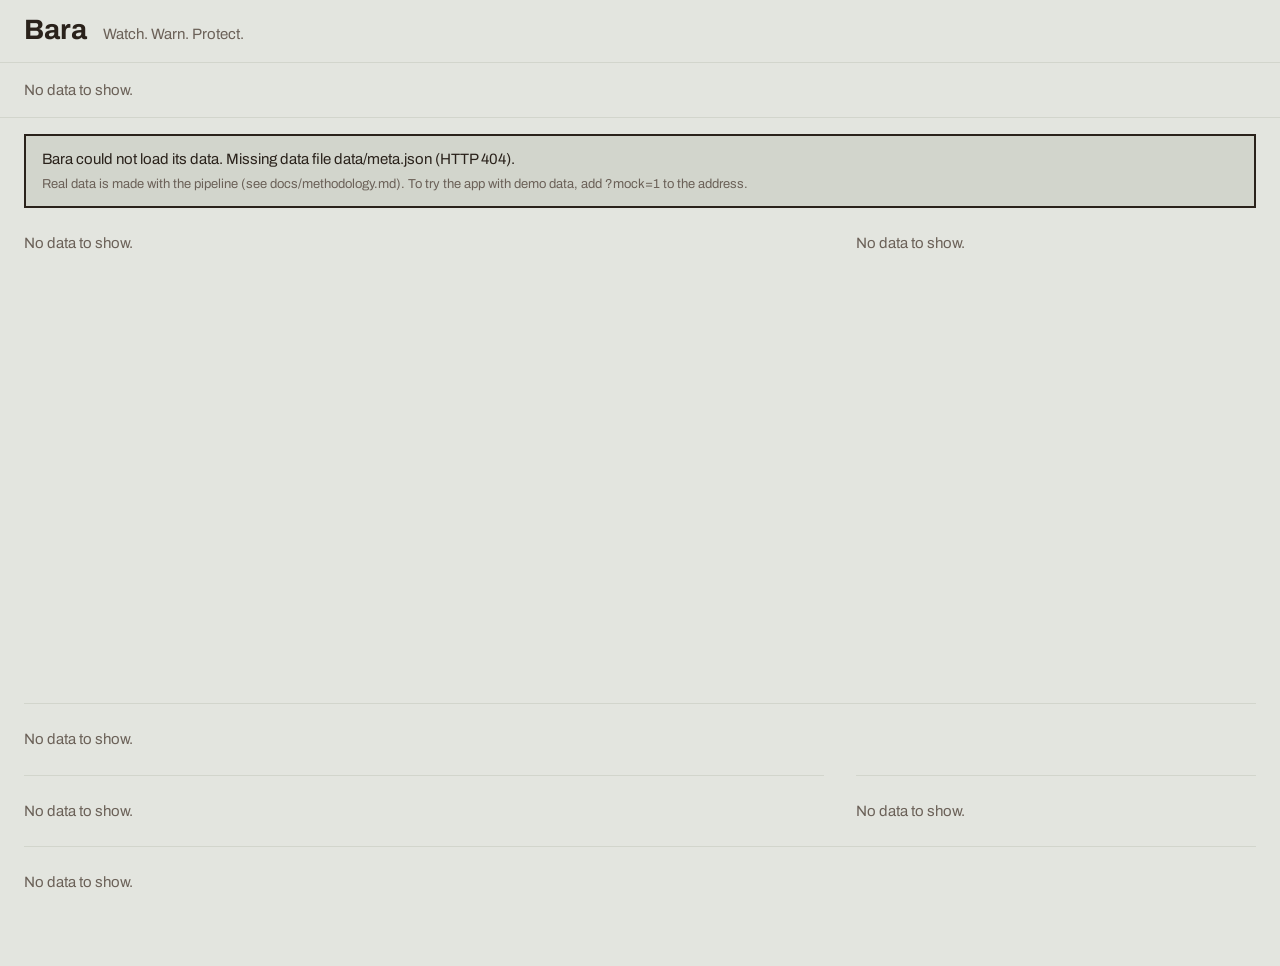
==== site/index.html @ 17b85007 "feat: add initial implementation of Bara hotspot calendar - Introduced meta.json for mock data cover" ====
<!doctype html>
<html lang="en">
<head>
  <meta charset="utf-8">
  <meta name="viewport" content="width=device-width, initial-scale=1">
  <title>Bara, Sarawak hotspot calendar</title>
  <meta name="description" content="Harmonized MODIS and VIIRS satellite hotspot calendar for Sarawak, built from NASA FIRMS. Watch. Warn. Protect.">

  <link rel="preconnect" href="https://fonts.googleapis.com">
  <link rel="preconnect" href="https://fonts.gstatic.com" crossorigin>
  <link rel="stylesheet" href="https://fonts.googleapis.com/css2?family=Archivo:wdth,wght@62..125,100..900&display=swap">

  <link rel="stylesheet" href="css/tokens.css">
  <link rel="stylesheet" href="css/app.css">

  <!-- Optional libraries for the map (B). Loaded only if a module imports them. -->
  <script type="importmap">
  {
    "imports": {
      "three": "https://cdn.jsdelivr.net/npm/three@0.170.0/build/three.module.js",
      "three/addons/": "https://cdn.jsdelivr.net/npm/three@0.170.0/examples/jsm/",
      "gsap": "https://cdn.jsdelivr.net/npm/gsap@3.12.5/index.js"
    }
  }
  </script>
  <script type="module" src="js/main.js"></script>
</head>
<body>
  <header class="site-header wrap">
    <div class="brand">
      <h1 class="wordmark">Bara</h1>
      <p class="slogan">Watch. Warn. Protect.</p>
    </div>
    <p id="mode-badge" class="mode-badge" role="status" hidden></p>
  </header>

  <section id="controls" class="controls-bar wrap" aria-label="Area and dates">
    <p class="panel-placeholder">Loading area and date controls.</p>
  </section>

  <div class="wrap">
    <div id="app-error" class="app-error" role="alert" hidden></div>

    <main class="layout">
      <section id="map" class="panel panel-map" aria-label="Map of observed hotspots">
        <p class="panel-placeholder">Loading the hotspot map.</p>
      </section>

      <section id="status" class="panel panel-status" aria-label="Selected month compared with normal" aria-live="polite">
        <p class="panel-placeholder">Loading the selected month.</p>
      </section>

      <section id="calendar" class="panel panel-calendar" aria-label="Hotspot calendar">
        <p class="panel-placeholder">Loading the calendar.</p>
      </section>

      <section id="proof" class="panel panel-proof" aria-label="Raw and harmonized sensor counts">
        <p class="panel-placeholder">Loading the sensor comparison.</p>
      </section>

      <section id="export" class="panel panel-export" aria-label="Download data">
        <p class="panel-placeholder">Loading downloads.</p>
      </section>

      <section id="about" class="panel panel-about" aria-label="About the data and method">
        <p class="panel-placeholder">Loading notes about the data.</p>
      </section>
    </main>
  </div>

  <noscript>
    <p class="wrap">Bara needs JavaScript to show the calendar, map and charts.</p>
  </noscript>
</body>
</html>
---- site/css/tokens.css ----
/* Bara design tokens: "seen through the haze". Owned by C (C1). Others read only. */

:root {
  /* Colours */
  --haze: #E3E5DF;        /* background and atmosphere */
  --haze-deep: #D2D5CC;   /* secondary surface, empty cells, separator lines */
  --peat: #2A221B;        /* primary text */
  --peat-soft: #6B6158;   /* secondary text, axis labels */
  --blackwater: #24474A;  /* actions and focus */
  --rain: #5C7F99;        /* optional rainfall only */

  /* Hotspot quantity bins only: light = few, dark = many */
  --fire-1: #F1E3B5;
  --fire-2: #EDC27A;
  --fire-3: #E3913F;
  --fire-4: #C9592A;
  --fire-5: #9B2F1C;
  --fire-6: #5E1A12;

  /* Spacing */
  --space-4: 4px;
  --space-8: 8px;
  --space-12: 12px;
  --space-16: 16px;
  --space-24: 24px;
  --space-32: 32px;
  --space-48: 48px;
  --space-64: 64px;

  /* Type: Archivo when available, system fallback */
  --font-body: 'Archivo', system-ui, -apple-system, 'Segoe UI', Roboto, sans-serif;
  --text-min: 12px;
  --text-small: 13px;
  --text-body: 15px;
  --line-body: 1.5;
  --text-heading: 18px;
  --text-wordmark: 28px;
  --text-number: clamp(48px, 3vw + 28px, 64px);

  /* Shape: square panels; 4px radius on form inputs only */
  --radius-input: 4px;
}
---- site/css/app.css ----
/* Bara app shell (C1). Other owners add styles in their marked sections at the end. */

*,
*::before,
*::after {
  box-sizing: border-box;
}

html {
  color-scheme: light;
}

body {
  margin: 0;
  background: var(--haze);
  color: var(--peat);
  font-family: var(--font-body);
  font-size: var(--text-body);
  line-height: var(--line-body);
}

a {
  color: var(--blackwater);
}

:focus-visible {
  outline: 2px solid var(--blackwater);
  outline-offset: 2px;
}

[hidden] {
  display: none !important;
}

.wrap {
  max-width: 1440px;
  margin: 0 auto;
  padding-left: var(--space-24);
  padding-right: var(--space-24);
}

/* ---------- Header ---------- */

.site-header {
  display: flex;
  flex-wrap: wrap;
  align-items: center;
  justify-content: space-between;
  gap: var(--space-12) var(--space-24);
  padding-top: var(--space-16);
  padding-bottom: var(--space-16);
}

.brand {
  display: flex;
  align-items: baseline;
  flex-wrap: wrap;
  gap: var(--space-4) var(--space-16);
}

.wordmark {
  margin: 0;
  font-size: var(--text-wordmark);
  font-weight: 700;
  line-height: 1;
}

.slogan {
  margin: 0;
  color: var(--peat-soft);
}

.mode-badge {
  display: inline-flex;
  align-items: baseline;
  gap: var(--space-8);
  margin: 0;
  padding: var(--space-4) var(--space-12);
  border: 2px solid var(--blackwater);
  font-size: var(--text-small);
}

.mode-badge strong {
  font-weight: 700;
  letter-spacing: 0.04em;
}

.mode-badge[data-mode="mock"] {
  border-color: var(--peat);
  background: var(--peat);
  color: var(--haze);
}

/* ---------- Controls bar ---------- */

.controls-bar {
  padding-top: var(--space-16);
  padding-bottom: var(--space-16);
  border-top: 1px solid var(--haze-deep);
  border-bottom: 1px solid var(--haze-deep);
}

/* ---------- Page-level error ---------- */

.app-error {
  margin: var(--space-16) 0 0;
  padding: var(--space-12) var(--space-16);
  border: 2px solid var(--peat);
  background: var(--haze-deep);
}

.app-error p {
  margin: 0;
}

.app-error p + p {
  margin-top: var(--space-4);
  font-size: var(--text-small);
  color: var(--peat-soft);
}

/* ---------- Layout ---------- */

.layout {
  display: grid;
  grid-template-columns: minmax(0, 2fr) minmax(0, 1fr);
  grid-template-areas:
    "map      status"
    "calendar calendar"
    "proof    export"
    "about    about";
  column-gap: var(--space-32);
  padding-bottom: var(--space-48);
}

.panel {
  min-width: 0;
  padding: var(--space-24) 0;
  border-top: 1px solid var(--haze-deep);
}

.panel-map      { grid-area: map; min-height: clamp(320px, 55vh, 620px); border-top: 0; position: relative; }
.panel-status   { grid-area: status; border-top: 0; }
.panel-calendar { grid-area: calendar; }
.panel-proof    { grid-area: proof; }
.panel-export   { grid-area: export; }
.panel-about    { grid-area: about; }

@media (max-width: 899px) {
  .wrap {
    padding-left: var(--space-16);
    padding-right: var(--space-16);
  }

  .layout {
    grid-template-columns: minmax(0, 1fr);
    grid-template-areas: "map" "status" "calendar" "proof" "export" "about";
  }

  .panel-map {
    min-height: 320px;
  }

  .panel-status {
    border-top: 1px solid var(--haze-deep);
  }
}

/* ---------- Shared text styles ---------- */

.panel-heading {
  margin: 0 0 var(--space-12);
  font-size: var(--text-heading);
  font-weight: 600;
  line-height: 1.3;
}

.big-number {
  font-size: var(--text-number);
  font-weight: 700;
  font-stretch: 75%;
  font-variant-numeric: tabular-nums;
  line-height: 1;
}

.small-text {
  font-size: var(--text-small);
  color: var(--peat-soft);
}

.panel-placeholder {
  margin: 0;
  color: var(--peat-soft);
}

.panel-error {
  margin: 0;
}

.panel-error-detail {
  margin: var(--space-4) 0 0;
  font-size: var(--text-small);
  color: var(--peat-soft);
}

.visually-hidden {
  position: absolute;
  width: 1px;
  height: 1px;
  margin: -1px;
  padding: 0;
  overflow: hidden;
  clip: rect(0 0 0 0);
  white-space: nowrap;
  border: 0;
}

/* ---------- Form controls ---------- */

select,
input,
button {
  font: inherit;
  color: inherit;
}

select,
input[type="month"],
input[type="text"],
input[type="number"] {
  min-height: 36px;
  padding: var(--space-4) var(--space-8);
  border: 1px solid var(--peat-soft);
  border-radius: var(--radius-input);
  background: var(--haze);
  color: var(--peat);
}

input[aria-invalid="true"] {
  border: 2px solid var(--peat);
}

.button {
  min-height: 36px;
  padding: var(--space-4) var(--space-12);
  border: 1px solid var(--blackwater);
  border-radius: 0;
  background: var(--haze);
  color: var(--blackwater);
  font-weight: 600;
  cursor: pointer;
}

.button:hover:not(:disabled) {
  background: var(--haze-deep);
}

.button-primary {
  background: var(--blackwater);
  color: var(--haze);
}

.button-primary:hover:not(:disabled) {
  background: var(--peat);
}

.button:disabled {
  border-color: var(--peat-soft);
  color: var(--peat-soft);
  cursor: not-allowed;
}

input[type="radio"],
input[type="checkbox"],
input[type="range"] {
  accent-color: var(--blackwater);
}

/* ---------- Controls (C1) ---------- */

.controls-form {
  display: flex;
  flex-wrap: wrap;
  align-items: flex-end;
  gap: var(--space-16) var(--space-24);
  margin: 0;
}

.field {
  display: flex;
  flex-direction: column;
  gap: var(--space-4);
  min-width: 0;
  margin: 0;
  padding: 0;
  border: 0;
}

.field > label,
.field > legend {
  padding: 0;
  font-size: var(--text-small);
  font-weight: 600;
}

.field select {
  min-width: 220px;
  max-width: 100%;
}

.stepper {
  display: flex;
  gap: var(--space-4);
}

.segmented {
  display: flex;
  flex-direction: row;
  flex-wrap: wrap;
  gap: var(--space-4) var(--space-16);
}

.segmented legend {
  width: 100%;
  margin-bottom: var(--space-4);
}

.segmented label {
  display: inline-flex;
  align-items: center;
  gap: var(--space-4);
  min-height: 36px;
  cursor: pointer;
}

.controls-messages {
  margin-top: var(--space-8);
  min-height: 1.5em;
}

.controls-messages p {
  margin: 0;
  font-size: var(--text-small);
}

.controls-error {
  font-weight: 600;
}

.controls-note {
  color: var(--peat-soft);
}

@media (max-width: 599px) {
  .field,
  .field select {
    width: 100%;
    min-width: 0;
  }
}

/* B: map */

/* C: panels */
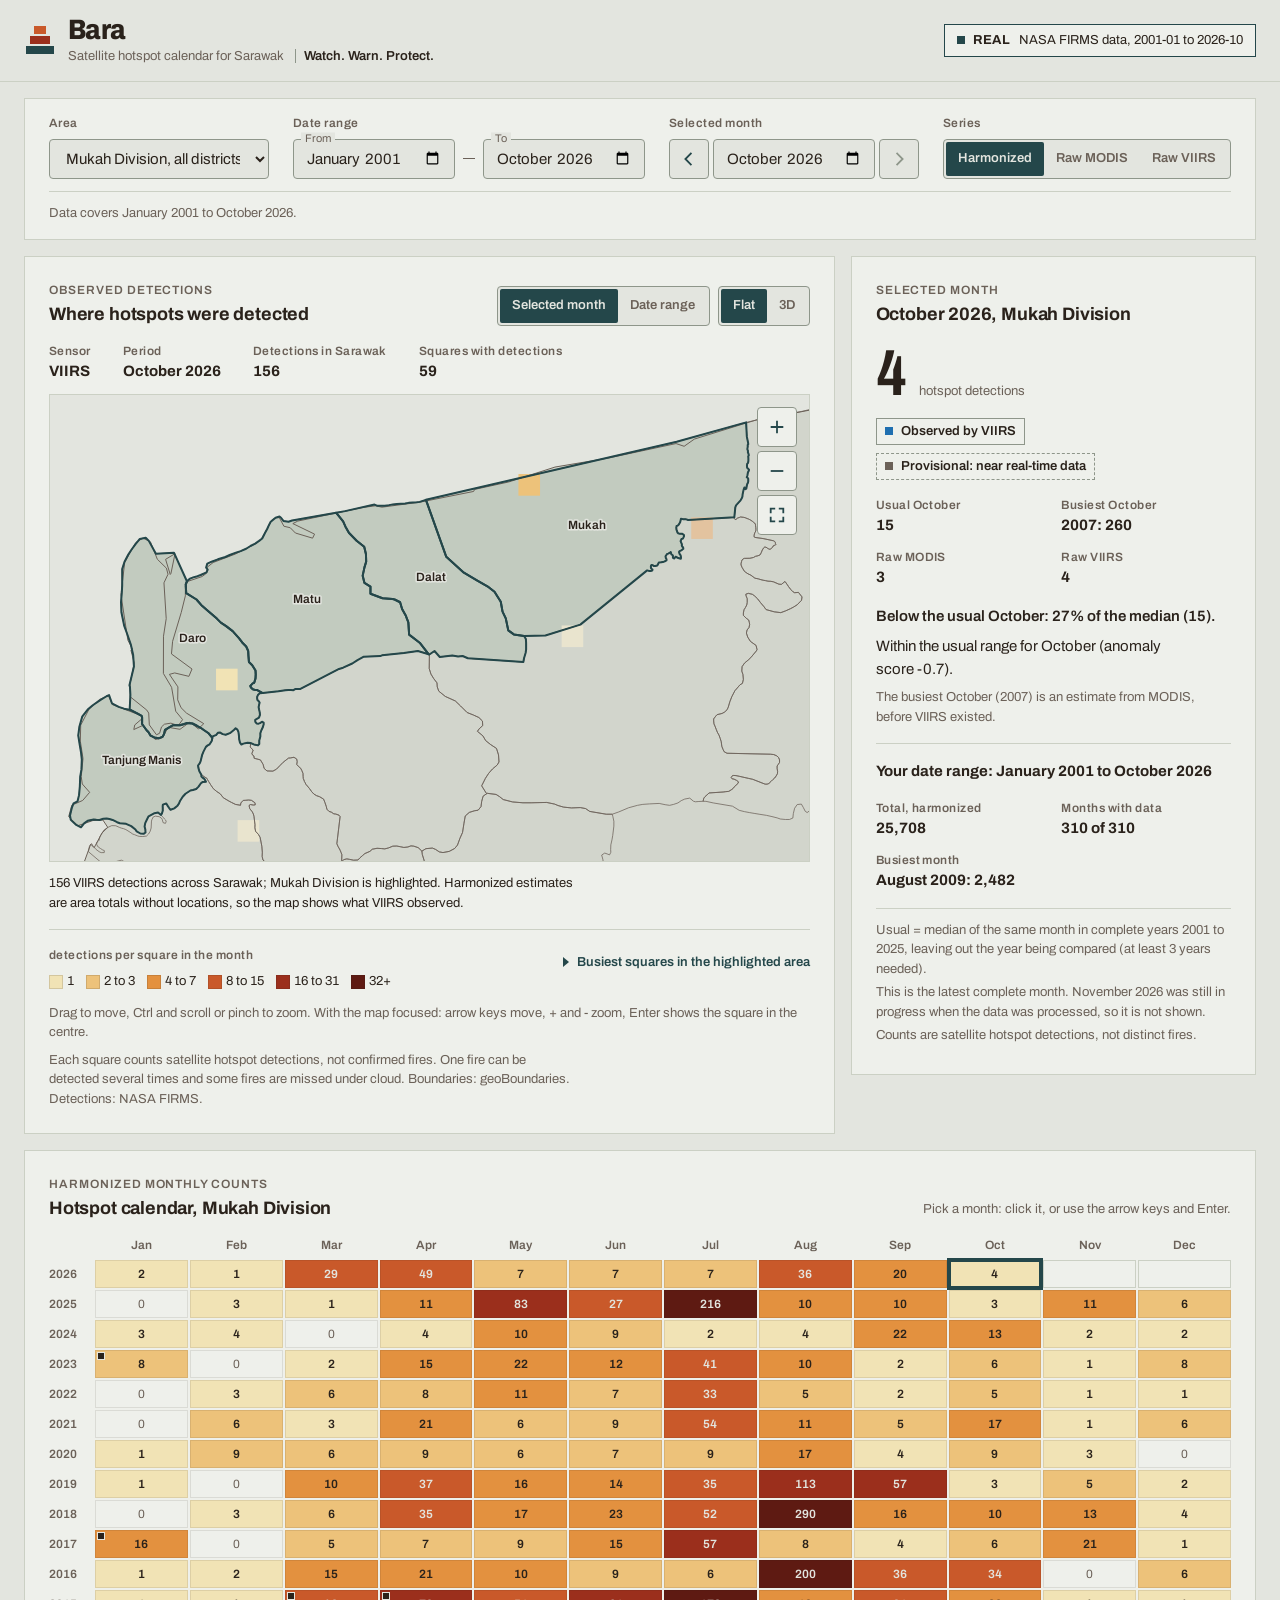
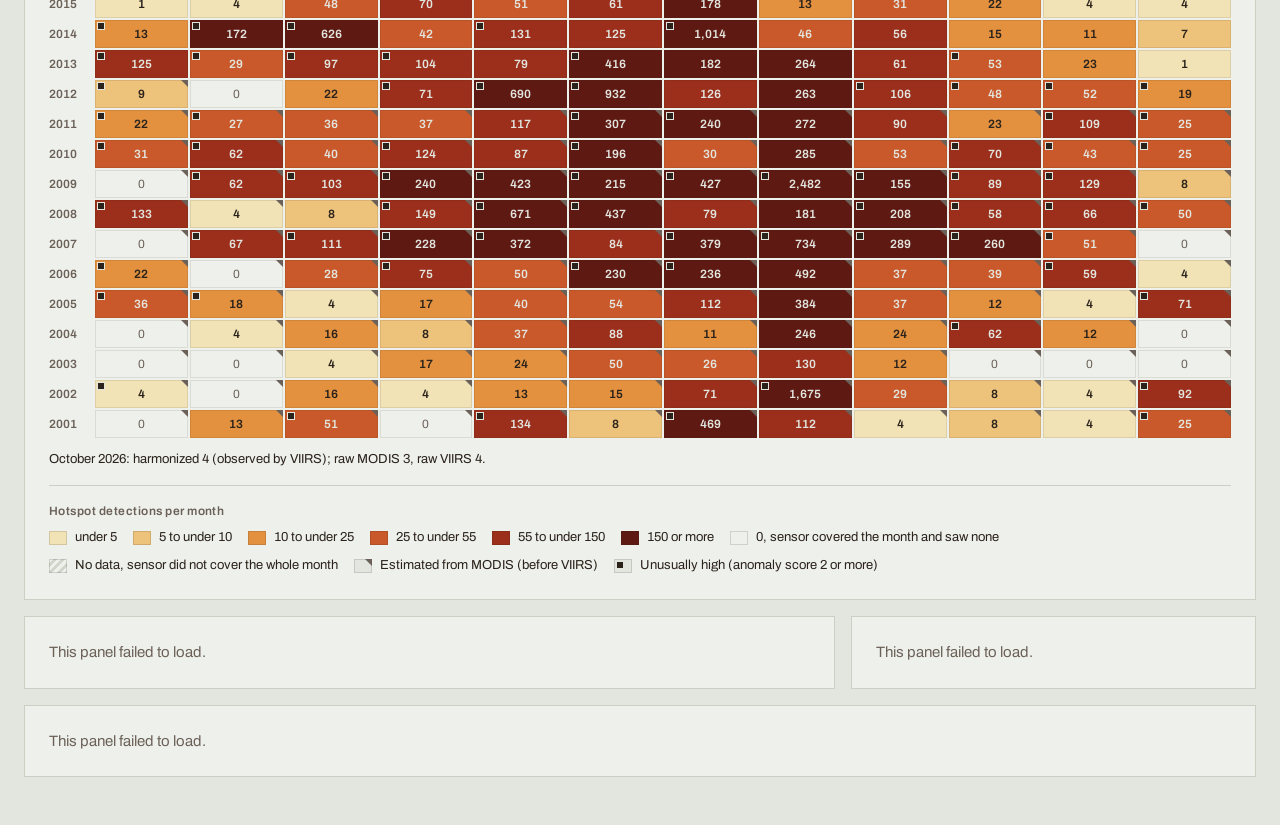
==== commit 62419223: "feat: add series and status modules for enhanced data handling and visualization - Introduced `serie" ====
--- a/site/index.html
+++ b/site/index.html
@@ -6,6 +6,7 @@
   <title>Bara, Sarawak hotspot calendar</title>
   <meta name="description" content="Harmonized MODIS and VIIRS satellite hotspot calendar for Sarawak, built from NASA FIRMS. Watch. Warn. Protect.">
 
+  <link rel="icon" href="data:image/svg+xml,%3Csvg xmlns='http://www.w3.org/2000/svg' viewBox='0 0 16 16'%3E%3Crect x='5' y='1' width='6' height='4' fill='%23C9592A'/%3E%3Crect x='3' y='6' width='10' height='4' fill='%239B2F1C'/%3E%3Crect x='1' y='11' width='14' height='4' fill='%2324474A'/%3E%3C/svg%3E">
   <link rel="preconnect" href="https://fonts.googleapis.com">
   <link rel="preconnect" href="https://fonts.gstatic.com" crossorigin>
   <link rel="stylesheet" href="https://fonts.googleapis.com/css2?family=Archivo:wdth,wght@62..125,100..900&display=swap">
@@ -26,12 +27,23 @@
   <script type="module" src="js/main.js"></script>
 </head>
 <body>
-  <header class="site-header wrap">
-    <div class="brand">
-      <h1 class="wordmark">Bara</h1>
-      <p class="slogan">Watch. Warn. Protect.</p>
+  <a class="skip-link" href="#map">Skip to the map</a>
+
+  <header class="site-header">
+    <div class="wrap header-inner">
+      <div class="brand">
+        <svg class="brand-mark" viewBox="0 0 16 16" width="32" height="32" aria-hidden="true">
+          <rect x="5" y="1" width="6" height="4" fill="var(--fire-4)"/>
+          <rect x="3" y="6" width="10" height="4" fill="var(--fire-5)"/>
+          <rect x="1" y="11" width="14" height="4" fill="var(--blackwater)"/>
+        </svg>
+        <div class="brand-text">
+          <h1 class="wordmark">Bara</h1>
+          <p class="brand-tag">Satellite hotspot calendar for Sarawak <span class="slogan">Watch. Warn. Protect.</span></p>
+        </div>
+      </div>
+      <p id="mode-badge" class="mode-badge" role="status" hidden></p>
     </div>
-    <p id="mode-badge" class="mode-badge" role="status" hidden></p>
   </header>
 
   <section id="controls" class="controls-bar wrap" aria-label="Area and dates">
--- a/site/css/tokens.css
+++ b/site/css/tokens.css
@@ -8,6 +8,24 @@
   --peat-soft: #6B6158;   /* secondary text, axis labels */
   --blackwater: #24474A;  /* actions and focus */
   --rain: #5C7F99;        /* optional rainfall only */
+
+  /* Surfaces and lines (same warm-grey family as --haze) */
+  --surface: #EEF0EB;      /* panels and toolbars, one step lighter than the page */
+  --surface-sunk: #D9DDD3; /* pressed / selected segments, map sea edge */
+  --line: #CBD0C4;         /* 1px panel borders and separators */
+  --line-strong: #8E968A;  /* input borders */
+  --land-select: #C2CBBF;  /* highlighted area on the map */
+  --blackwater-soft: #DCE6E4; /* selected-state tint of --blackwater */
+
+  /* Chart series (proof chart). Checked with the dataviz palette validator on --surface:
+     lightness, chroma, colour-blind separation and contrast all pass. MODIS is also dashed. */
+  --series-modis: #A87A12;
+  --series-viirs: #1F6FB0;
+  --series-harmonized: #B23A22;
+
+  /* Motion */
+  --ease: cubic-bezier(0.2, 0, 0, 1);
+  --dur-fast: 150ms;
 
   /* Hotspot quantity bins only: light = few, dark = many */
   --fire-1: #F1E3B5;
--- a/site/css/app.css
+++ b/site/css/app.css
@@ -1,4 +1,6 @@
-/* Bara app shell (C1). Other owners add styles in their marked sections at the end. */
+/* Bara app shell (C1). Other owners add styles in their marked sections at the end.
+   Design rules (PRD): haze palette from tokens.css, Archivo, square panel edges, 1px separators,
+   no decorative glows. 8px spacing rhythm; 40px controls (44px on touch screens). */
 
 *,
 *::before,
@@ -8,6 +10,7 @@
 
 html {
   color-scheme: light;
+  -webkit-text-size-adjust: 100%;
 }
 
 body {
@@ -17,6 +20,7 @@
   font-family: var(--font-body);
   font-size: var(--text-body);
   line-height: var(--line-body);
+  -webkit-font-smoothing: antialiased;
 }
 
 a {
@@ -39,9 +43,29 @@
   padding-right: var(--space-24);
 }
 
+.skip-link {
+  position: absolute;
+  top: var(--space-8);
+  left: var(--space-8);
+  z-index: 100;
+  padding: var(--space-8) var(--space-12);
+  background: var(--blackwater);
+  color: var(--haze);
+  font-weight: 600;
+  transform: translateY(-200%);
+}
+
+.skip-link:focus {
+  transform: none;
+}
+
 /* ---------- Header ---------- */
 
 .site-header {
+  border-bottom: 1px solid var(--line);
+}
+
+.header-inner {
   display: flex;
   flex-wrap: wrap;
   align-items: center;
@@ -53,36 +77,68 @@
 
 .brand {
   display: flex;
-  align-items: baseline;
-  flex-wrap: wrap;
-  gap: var(--space-4) var(--space-16);
+  align-items: center;
+  gap: var(--space-12);
+  min-width: 0;
+}
+
+.brand-mark {
+  flex: none;
+  display: block;
+}
+
+.brand-text {
+  min-width: 0;
 }
 
 .wordmark {
   margin: 0;
   font-size: var(--text-wordmark);
-  font-weight: 700;
+  font-weight: 800;
+  font-stretch: 87.5%;
+  letter-spacing: -0.02em;
   line-height: 1;
 }
 
+.brand-tag {
+  margin: var(--space-4) 0 0;
+  font-size: var(--text-small);
+  color: var(--peat-soft);
+  line-height: 1.3;
+}
+
 .slogan {
-  margin: 0;
-  color: var(--peat-soft);
+  margin-left: var(--space-8);
+  padding-left: var(--space-8);
+  border-left: 1px solid var(--line-strong);
+  font-weight: 600;
+  color: var(--peat);
+  white-space: nowrap;
 }
 
 .mode-badge {
   display: inline-flex;
-  align-items: baseline;
+  align-items: center;
   gap: var(--space-8);
   margin: 0;
-  padding: var(--space-4) var(--space-12);
-  border: 2px solid var(--blackwater);
-  font-size: var(--text-small);
+  padding: var(--space-8) var(--space-12);
+  border: 1px solid var(--blackwater);
+  background: var(--surface);
+  font-size: var(--text-small);
+  font-variant-numeric: tabular-nums;
+  line-height: 1.2;
+}
+
+.mode-badge::before {
+  content: "";
+  width: 8px;
+  height: 8px;
+  background: var(--blackwater);
 }
 
 .mode-badge strong {
   font-weight: 700;
-  letter-spacing: 0.04em;
+  letter-spacing: 0.06em;
 }
 
 .mode-badge[data-mode="mock"] {
@@ -91,35 +147,36 @@
   color: var(--haze);
 }
 
-/* ---------- Controls bar ---------- */
+.mode-badge[data-mode="mock"]::before {
+  background: var(--fire-3);
+}
+
+/* ---------- Page-level error ---------- */
+
+.app-error {
+  margin: var(--space-16) 0 0;
+  padding: var(--space-12) var(--space-16);
+  border: 1px solid var(--peat);
+  border-left-width: 4px;
+  background: var(--surface);
+}
+
+.app-error p {
+  margin: 0;
+}
+
+.app-error p + p {
+  margin-top: var(--space-4);
+  font-size: var(--text-small);
+  color: var(--peat-soft);
+}
+
+/* ---------- Layout ---------- */
 
 .controls-bar {
   padding-top: var(--space-16);
   padding-bottom: var(--space-16);
-  border-top: 1px solid var(--haze-deep);
-  border-bottom: 1px solid var(--haze-deep);
-}
-
-/* ---------- Page-level error ---------- */
-
-.app-error {
-  margin: var(--space-16) 0 0;
-  padding: var(--space-12) var(--space-16);
-  border: 2px solid var(--peat);
-  background: var(--haze-deep);
-}
-
-.app-error p {
-  margin: 0;
-}
-
-.app-error p + p {
-  margin-top: var(--space-4);
-  font-size: var(--text-small);
-  color: var(--peat-soft);
-}
-
-/* ---------- Layout ---------- */
+}
 
 .layout {
   display: grid;
@@ -129,23 +186,54 @@
     "calendar calendar"
     "proof    export"
     "about    about";
-  column-gap: var(--space-32);
+  gap: var(--space-16);
+  align-items: start;
   padding-bottom: var(--space-48);
 }
 
 .panel {
   min-width: 0;
-  padding: var(--space-24) 0;
-  border-top: 1px solid var(--haze-deep);
-}
-
-.panel-map      { grid-area: map; min-height: clamp(320px, 55vh, 620px); border-top: 0; position: relative; }
-.panel-status   { grid-area: status; border-top: 0; }
+  padding: var(--space-24);
+  border: 1px solid var(--line);
+  background: var(--surface);
+}
+
+.panel-map      { grid-area: map; min-height: clamp(320px, 55vh, 620px); position: relative; }
+.panel-status   { grid-area: status; }
 .panel-calendar { grid-area: calendar; }
 .panel-proof    { grid-area: proof; }
 .panel-export   { grid-area: export; }
 .panel-about    { grid-area: about; }
 
+/* Shared panel header: title block on the left, tools on the right, aligned on one baseline row. */
+.panel-head {
+  display: flex;
+  flex-wrap: wrap;
+  align-items: flex-end;
+  justify-content: space-between;
+  gap: var(--space-12) var(--space-24);
+  margin-bottom: var(--space-16);
+}
+
+.panel-title {
+  min-width: 0;
+}
+
+.panel-tools {
+  display: flex;
+  flex-wrap: wrap;
+  gap: var(--space-8);
+}
+
+.eyebrow {
+  margin: 0 0 var(--space-4);
+  font-size: var(--text-min);
+  font-weight: 600;
+  letter-spacing: 0.08em;
+  text-transform: uppercase;
+  color: var(--peat-soft);
+}
+
 @media (max-width: 899px) {
   .wrap {
     padding-left: var(--space-16);
@@ -155,24 +243,27 @@
   .layout {
     grid-template-columns: minmax(0, 1fr);
     grid-template-areas: "map" "status" "calendar" "proof" "export" "about";
+    gap: var(--space-12);
+  }
+
+  .panel {
+    padding: var(--space-16);
   }
 
   .panel-map {
     min-height: 320px;
   }
-
-  .panel-status {
-    border-top: 1px solid var(--haze-deep);
-  }
 }
 
 /* ---------- Shared text styles ---------- */
 
 .panel-heading {
-  margin: 0 0 var(--space-12);
+  margin: 0;
   font-size: var(--text-heading);
-  font-weight: 600;
-  line-height: 1.3;
+  font-weight: 700;
+  letter-spacing: -0.01em;
+  line-height: 1.25;
+  text-wrap: balance;
 }
 
 .big-number {
@@ -195,6 +286,7 @@
 
 .panel-error {
   margin: 0;
+  color: var(--peat-soft);
 }
 
 .panel-error-detail {
@@ -228,12 +320,19 @@
 input[type="month"],
 input[type="text"],
 input[type="number"] {
-  min-height: 36px;
-  padding: var(--space-4) var(--space-8);
-  border: 1px solid var(--peat-soft);
+  height: 40px;
+  padding: 0 var(--space-12);
+  border: 1px solid var(--line-strong);
   border-radius: var(--radius-input);
   background: var(--haze);
   color: var(--peat);
+  font-variant-numeric: tabular-nums;
+  transition: border-color var(--dur-fast) var(--ease), background-color var(--dur-fast) var(--ease);
+}
+
+select:hover,
+input[type="month"]:hover {
+  border-color: var(--peat);
 }
 
 input[aria-invalid="true"] {
@@ -241,18 +340,23 @@
 }
 
 .button {
-  min-height: 36px;
-  padding: var(--space-4) var(--space-12);
+  min-height: 40px;
+  padding: 0 var(--space-16);
   border: 1px solid var(--blackwater);
   border-radius: 0;
-  background: var(--haze);
+  background: var(--surface);
   color: var(--blackwater);
   font-weight: 600;
   cursor: pointer;
+  transition: background-color var(--dur-fast) var(--ease), color var(--dur-fast) var(--ease);
 }
 
 .button:hover:not(:disabled) {
-  background: var(--haze-deep);
+  background: var(--blackwater-soft);
+}
+
+.button:active:not(:disabled) {
+  transform: translateY(1px);
 }
 
 .button-primary {
@@ -265,8 +369,37 @@
 }
 
 .button:disabled {
-  border-color: var(--peat-soft);
-  color: var(--peat-soft);
+  border-color: var(--line-strong);
+  color: var(--peat-soft);
+  cursor: not-allowed;
+}
+
+/* Square icon button (zoom, previous / next). */
+.icon-btn {
+  display: inline-grid;
+  place-items: center;
+  width: 40px;
+  height: 40px;
+  padding: 0;
+  border: 1px solid var(--line-strong);
+  border-radius: var(--radius-input);
+  background: var(--haze);
+  color: var(--blackwater);
+  cursor: pointer;
+  transition: background-color var(--dur-fast) var(--ease), border-color var(--dur-fast) var(--ease);
+}
+
+.icon-btn:hover:not(:disabled) {
+  border-color: var(--blackwater);
+  background: var(--blackwater-soft);
+}
+
+.icon-btn:active:not(:disabled) {
+  transform: translateY(1px);
+}
+
+.icon-btn:disabled {
+  color: var(--line-strong);
   cursor: not-allowed;
 }
 
@@ -276,12 +409,80 @@
   accent-color: var(--blackwater);
 }
 
+/* Segmented control: native radios (keyboard: Tab in, arrow keys between options), drawn as joined buttons. */
+.seg {
+  display: inline-flex;
+  margin: 0;
+  padding: 2px;
+  border: 1px solid var(--line-strong);
+  border-radius: var(--radius-input);
+  background: var(--haze);
+  min-width: 0;
+}
+
+fieldset.seg {
+  min-inline-size: 0;
+}
+
+.seg-opt {
+  position: relative;
+  display: inline-flex;
+}
+
+.seg-opt input {
+  position: absolute;
+  inset: 0;
+  margin: 0;
+  opacity: 0;
+  cursor: pointer;
+}
+
+.seg-opt span {
+  display: inline-flex;
+  align-items: center;
+  height: 34px;
+  padding: 0 var(--space-12);
+  border-radius: 2px;
+  font-size: var(--text-small);
+  font-weight: 600;
+  color: var(--peat-soft);
+  white-space: nowrap;
+  transition: background-color var(--dur-fast) var(--ease), color var(--dur-fast) var(--ease);
+}
+
+.seg-opt:hover span {
+  color: var(--peat);
+}
+
+.seg-opt input:checked + span {
+  background: var(--blackwater);
+  color: var(--haze);
+}
+
+.seg-opt input:focus-visible + span {
+  outline: 2px solid var(--blackwater);
+  outline-offset: 2px;
+}
+
+/* Kept for panels that still use the older radio row. */
+.segmented {
+  display: flex;
+  flex-wrap: wrap;
+  gap: var(--space-4) var(--space-16);
+}
+
 /* ---------- Controls (C1) ---------- */
 
-.controls-form {
-  display: flex;
-  flex-wrap: wrap;
-  align-items: flex-end;
+.toolbar-card {
+  padding: var(--space-16) var(--space-24);
+  border: 1px solid var(--line);
+  background: var(--surface);
+}
+
+.toolbar {
+  display: grid;
+  grid-template-columns: minmax(220px, 1.2fr) auto auto auto;
+  align-items: end;
   gap: var(--space-16) var(--space-24);
   margin: 0;
 }
@@ -289,7 +490,7 @@
 .field {
   display: flex;
   flex-direction: column;
-  gap: var(--space-4);
+  gap: var(--space-8);
   min-width: 0;
   margin: 0;
   padding: 0;
@@ -299,13 +500,67 @@
 .field > label,
 .field > legend {
   padding: 0;
-  font-size: var(--text-small);
-  font-weight: 600;
+  font-size: var(--text-min);
+  font-weight: 600;
+  letter-spacing: 0.04em;
+  color: var(--peat-soft);
+}
+
+fieldset.field > legend {
+  float: left;
+  width: 100%;
+}
+
+fieldset.field > legend + * {
+  clear: both;
 }
 
 .field select {
-  min-width: 220px;
-  max-width: 100%;
+  width: 100%;
+}
+
+.range-pair {
+  display: flex;
+  align-items: center;
+  gap: var(--space-8);
+}
+
+.range-part {
+  position: relative;
+  display: block;
+}
+
+.range-part input,
+.stepper input {
+  display: block;
+}
+
+.field .seg {
+  align-self: flex-start;
+}
+
+.field > label,
+.field > legend {
+  line-height: 16px;
+}
+
+.range-label {
+  position: absolute;
+  top: -1px;
+  left: var(--space-8);
+  padding: 0 var(--space-4);
+  font-size: 11px;
+  line-height: 1;
+  color: var(--peat-soft);
+  background: var(--haze);
+  transform: translateY(-50%);
+  pointer-events: none;
+}
+
+.range-sep {
+  width: 12px;
+  height: 1px;
+  background: var(--peat-soft);
 }
 
 .stepper {
@@ -313,52 +568,660 @@
   gap: var(--space-4);
 }
 
-.segmented {
-  display: flex;
-  flex-direction: row;
+.controls-messages {
+  display: flex;
   flex-wrap: wrap;
   gap: var(--space-4) var(--space-16);
-}
-
-.segmented legend {
+  margin-top: var(--space-12);
+  padding-top: var(--space-12);
+  border-top: 1px solid var(--line);
+}
+
+.controls-messages p {
+  margin: 0;
+  font-size: var(--text-small);
+}
+
+.controls-messages p:empty {
+  display: none;
+}
+
+.controls-error {
+  font-weight: 600;
+}
+
+.controls-note {
+  color: var(--peat-soft);
+}
+
+@media (max-width: 1199px) {
+  .toolbar {
+    grid-template-columns: repeat(2, minmax(0, max-content));
+  }
+
+  .field-area {
+    min-width: 260px;
+  }
+}
+
+@media (max-width: 599px) {
+  .toolbar-card {
+    padding: var(--space-16);
+  }
+
+  .toolbar {
+    grid-template-columns: minmax(0, 1fr);
+  }
+
+  .field-area {
+    min-width: 0;
+  }
+
+  .range-pair input,
+  .stepper input {
+    flex: 1;
+    min-width: 0;
+    width: 100%;
+  }
+
+  .range-part {
+    flex: 1;
+    min-width: 0;
+  }
+
+  .seg,
+  .field .seg {
+    display: flex;
+    align-self: stretch;
+  }
+
+  .seg-opt {
+    flex: 1;
+  }
+
+  /* From and To each get the full width so "January 2001" is never cut off. */
+  .range-pair {
+    flex-direction: column;
+    align-items: stretch;
+    gap: var(--space-16);
+  }
+
+  .range-sep {
+    display: none;
+  }
+
+  .slogan {
+    display: block;
+    margin: var(--space-4) 0 0;
+    padding: 0;
+    border: 0;
+  }
+
+  .seg-opt span {
+    justify-content: center;
+    width: 100%;
+  }
+}
+
+/* Touch screens: 44px targets. iOS zooms inputs under 16px, so inputs use 16px there. */
+@media (pointer: coarse) {
+  select,
+  input[type="month"],
+  .icon-btn {
+    height: 44px;
+    font-size: 16px;
+  }
+
+  .icon-btn {
+    width: 44px;
+  }
+
+  .seg-opt span {
+    height: 40px;
+  }
+}
+
+/* B: map */
+
+.map-facts {
+  display: grid;
+  grid-template-columns: repeat(4, minmax(0, auto));
+  justify-content: start;
+  gap: var(--space-4) var(--space-32);
+  margin: 0 0 var(--space-12);
+}
+
+.map-facts div {
+  min-width: 0;
+}
+
+.map-facts dt {
+  font-size: var(--text-min);
+  font-weight: 600;
+  letter-spacing: 0.04em;
+  color: var(--peat-soft);
+}
+
+.map-facts dd {
+  margin: 0;
+  font-weight: 700;
+  font-variant-numeric: tabular-nums;
+}
+
+.map-stage {
+  position: relative;
+  height: clamp(300px, 52vh, 560px);
+  overflow: hidden;
+  border: 1px solid var(--line);
+  background: var(--haze);
+}
+
+.map-canvas {
+  display: block;
   width: 100%;
+  height: 100%;
+  cursor: grab;
+  touch-action: pan-y;
+}
+
+.map-canvas:focus-visible {
+  outline: 2px solid var(--blackwater);
+  outline-offset: -2px;
+}
+
+.map-zoom {
+  position: absolute;
+  top: var(--space-12);
+  right: var(--space-12);
+  z-index: 2;
+  display: flex;
+  flex-direction: column;
+  gap: var(--space-4);
+}
+
+.map-zoom .icon-btn {
+  background: var(--surface);
+}
+
+.map-overlay {
+  position: absolute;
+  inset: auto var(--space-16) var(--space-16) var(--space-16);
+  z-index: 2;
+  margin: 0;
+  padding: var(--space-8) var(--space-12);
+  border: 1px solid var(--peat);
+  border-left-width: 4px;
+  background: var(--surface);
+  font-size: var(--text-small);
+}
+
+.map-tooltip {
+  position: absolute;
+  top: 0;
+  left: 0;
+  z-index: 3;
+  max-width: min(300px, calc(100% - 16px));
+  padding: var(--space-8) var(--space-12);
+  border: 1px solid var(--peat);
+  background: var(--surface);
+  font-size: var(--text-small);
+  line-height: 1.45;
+  font-variant-numeric: tabular-nums;
+  pointer-events: none;
+}
+
+.map-tooltip > * {
+  display: block;
+}
+
+.map-tooltip strong {
   margin-bottom: var(--space-4);
 }
 
-.segmented label {
+.map-summary {
+  margin: var(--space-12) 0 0;
+  font-size: var(--text-small);
+  max-width: 75ch;
+  text-wrap: pretty;
+}
+
+.map-foot {
+  display: flex;
+  flex-wrap: wrap;
+  align-items: flex-start;
+  justify-content: space-between;
+  gap: var(--space-12) var(--space-24);
+  margin-top: var(--space-16);
+  padding-top: var(--space-16);
+  border-top: 1px solid var(--line);
+}
+
+.map-legend p {
+  margin: 0 0 var(--space-8);
+  font-size: var(--text-min);
+  font-weight: 600;
+  letter-spacing: 0.04em;
+  color: var(--peat-soft);
+}
+
+.map-legend ul {
+  display: flex;
+  flex-wrap: wrap;
+  gap: var(--space-4) var(--space-12);
+  margin: 0;
+  padding: 0;
+  list-style: none;
+  font-size: var(--text-small);
+  font-variant-numeric: tabular-nums;
+}
+
+.map-legend li {
   display: inline-flex;
   align-items: center;
   gap: var(--space-4);
-  min-height: 36px;
+}
+
+.map-swatch {
+  display: inline-block;
+  width: 14px;
+  height: 14px;
+  outline: 1px solid rgb(42 34 27 / 0.15);
+  outline-offset: -1px;
+}
+
+.map-top {
+  font-size: var(--text-small);
+}
+
+.map-top summary {
+  display: flex;
+  align-items: center;
+  gap: var(--space-8);
+  min-height: 32px;
+  font-weight: 600;
+  color: var(--blackwater);
+  list-style: none;
   cursor: pointer;
 }
 
-.controls-messages {
-  margin-top: var(--space-8);
+.map-top summary::-webkit-details-marker {
+  display: none;
+}
+
+.map-top summary::before {
+  content: "";
+  width: 0;
+  height: 0;
+  border: 5px solid transparent;
+  border-left: 6px solid currentColor;
+  border-right: 0;
+  transition: transform var(--dur-fast) var(--ease);
+}
+
+.map-top[open] summary::before {
+  transform: rotate(90deg);
+}
+
+.map-top ol {
+  margin: var(--space-4) 0 0;
+  padding-left: var(--space-24);
+  font-variant-numeric: tabular-nums;
+}
+
+.map-top-btn {
+  padding: var(--space-4) 0;
+  border: 0;
+  background: none;
+  color: var(--blackwater);
+  text-align: left;
+  text-decoration: underline;
+  text-underline-offset: 2px;
+  cursor: pointer;
+}
+
+.map-top-btn:hover {
+  color: var(--peat);
+}
+
+.map-hint {
+  margin: var(--space-12) 0 0;
+}
+
+.map-note {
+  margin: var(--space-8) 0 0;
+  max-width: 75ch;
+}
+
+@media (max-width: 599px) {
+  .panel-tools,
+  .panel-tools .seg {
+    width: 100%;
+  }
+
+  .panel-tools .seg-opt {
+    flex: 1;
+  }
+
+  .panel-tools .seg-opt span {
+    justify-content: center;
+    width: 100%;
+  }
+
+  .map-facts {
+    grid-template-columns: repeat(2, minmax(0, 1fr));
+  }
+}
+
+@media (prefers-reduced-motion: reduce) {
+  *,
+  *::before,
+  *::after {
+    transition-duration: 0ms !important;
+  }
+}
+
+/* C: panels */
+
+/* Shared panel pieces (C2, C3) */
+
+.legend-title {
+  margin: 0 0 var(--space-8);
+  font-size: var(--text-min);
+  font-weight: 600;
+  letter-spacing: 0.04em;
+  color: var(--peat-soft);
+}
+
+.chips {
+  display: flex;
+  flex-wrap: wrap;
+  gap: var(--space-8);
+  margin: var(--space-12) 0;
+  padding: 0;
+  list-style: none;
+}
+
+.chip {
+  display: inline-flex;
+  align-items: center;
+  gap: var(--space-8);
+  padding: var(--space-4) var(--space-8);
+  border: 1px solid var(--line-strong);
+  font-size: var(--text-small);
+  font-weight: 600;
+  line-height: 1.3;
+}
+
+.chip::before {
+  content: "";
+  width: 8px;
+  height: 8px;
+  background: var(--peat-soft);
+}
+
+.chip-observed::before { background: var(--series-viirs); }
+.chip-estimated::before { background: var(--series-modis); }
+.chip-missing::before { background: transparent; border: 1px solid var(--peat-soft); }
+.chip-provisional { border-style: dashed; }
+
+/* ---------- C2: calendar ---------- */
+
+.cal-howto {
+  margin: 0;
+}
+
+.cal-scroll {
+  container-type: inline-size;
+}
+
+.cal-grid {
+  display: grid;
+  grid-template-columns: 44px repeat(12, minmax(0, 1fr));
+  gap: 2px;
+  font-variant-numeric: tabular-nums;
+}
+
+.cal-row {
+  display: contents;
+}
+
+.cal-mhead,
+.cal-year {
+  display: flex;
+  align-items: center;
+  font-size: var(--text-min);
+  font-weight: 600;
+  color: var(--peat-soft);
+}
+
+.cal-mhead {
+  justify-content: center;
+  padding-bottom: var(--space-4);
+}
+
+.cal-year {
+  justify-content: flex-start;
+}
+
+.cal-cell {
+  position: relative;
+  display: flex;
+  align-items: center;
+  justify-content: center;
+  min-width: 0;
+  height: 28px;
+  overflow: hidden;
+  background: var(--haze);
+  box-shadow: inset 0 0 0 1px rgb(42 34 27 / 0.1);
+  font-size: var(--text-min);
+  font-weight: 600;
+  color: var(--peat);
+  white-space: nowrap;
+  cursor: pointer;
+  transition: box-shadow var(--dur-fast) var(--ease);
+}
+
+.cal-cell:hover {
+  box-shadow: inset 0 0 0 2px var(--peat-soft);
+}
+
+.cal-cell[data-step="1"], .cal-swatch[data-step="1"] { background: var(--fire-1); }
+.cal-cell[data-step="2"], .cal-swatch[data-step="2"] { background: var(--fire-2); }
+.cal-cell[data-step="3"], .cal-swatch[data-step="3"] { background: var(--fire-3); }
+.cal-cell[data-step="4"], .cal-swatch[data-step="4"] { background: var(--fire-4); }
+.cal-cell[data-step="5"], .cal-swatch[data-step="5"] { background: var(--fire-5); }
+.cal-cell[data-step="6"], .cal-swatch[data-step="6"] { background: var(--fire-6); }
+
+.cal-cell[data-step="4"],
+.cal-cell[data-step="5"],
+.cal-cell[data-step="6"] {
+  color: var(--haze);
+}
+
+.cal-cell[data-state="zero"],
+.cal-swatch[data-state="zero"] {
+  background: var(--surface);
+  color: var(--peat-soft);
+  font-weight: 400;
+}
+
+.cal-cell[data-state="missing"],
+.cal-swatch[data-state="missing"] {
+  background: repeating-linear-gradient(135deg, var(--surface) 0 3px, var(--haze-deep) 3px 6px);
+  color: var(--peat-soft);
+  font-size: 10px;
+  font-weight: 400;
+}
+
+.cal-cell[data-state="unprocessed"] {
+  background: transparent;
+  box-shadow: inset 0 0 0 1px var(--line);
+  cursor: default;
+}
+
+.cal-cell.is-outside {
+  opacity: 0.35;
+}
+
+/* Estimated: a small corner mark (top right). */
+.cal-cell.is-estimated::after,
+.cal-swatch-est::after {
+  content: "";
+  position: absolute;
+  top: 0;
+  right: 0;
+  border-top: 7px solid var(--peat-soft);
+  border-left: 7px solid transparent;
+}
+
+/* Unusually high: a dot (top left) with a light ring so it shows on dark cells too. */
+.cal-cell.is-unusual::before,
+.cal-swatch-unusual::before {
+  content: "";
+  position: absolute;
+  top: 3px;
+  left: 3px;
+  width: 6px;
+  height: 6px;
+  background: var(--peat);
+  box-shadow: 0 0 0 1px var(--haze);
+}
+
+.cal-cell.is-selected {
+  box-shadow: inset 0 0 0 2px var(--blackwater), 0 0 0 2px var(--blackwater);
+  z-index: 1;
+}
+
+.cal-cell:focus-visible {
+  outline: 2px solid var(--peat);
+  outline-offset: 2px;
+  z-index: 2;
+}
+
+.cal-detail {
+  margin: var(--space-12) 0 0;
   min-height: 1.5em;
-}
-
-.controls-messages p {
-  margin: 0;
-  font-size: var(--text-small);
-}
-
-.controls-error {
-  font-weight: 600;
-}
-
-.controls-note {
-  color: var(--peat-soft);
-}
-
-@media (max-width: 599px) {
-  .field,
-  .field select {
-    width: 100%;
-    min-width: 0;
-  }
-}
-
-/* B: map */
-
-/* C: panels */
+  font-size: var(--text-small);
+  font-variant-numeric: tabular-nums;
+}
+
+.cal-legend {
+  margin-top: var(--space-16);
+  padding-top: var(--space-16);
+  border-top: 1px solid var(--line);
+}
+
+.cal-legend ul {
+  display: flex;
+  flex-wrap: wrap;
+  gap: var(--space-8) var(--space-16);
+  margin: 0;
+  padding: 0;
+  list-style: none;
+  font-size: var(--text-small);
+  font-variant-numeric: tabular-nums;
+}
+
+.cal-legend li {
+  display: inline-flex;
+  align-items: center;
+  gap: var(--space-8);
+}
+
+.cal-swatch {
+  position: relative;
+  display: inline-block;
+  flex: none;
+  width: 18px;
+  height: 14px;
+  background: var(--haze);
+  box-shadow: inset 0 0 0 1px rgb(42 34 27 / 0.15);
+}
+
+/* Narrow calendars: drop the numbers (still in each cell's label and the line under the grid). */
+@container (max-width: 620px) {
+  .cal-cell {
+    font-size: 0;
+    height: 22px;
+  }
+}
+
+/* ---------- C2: status ---------- */
+
+.st-hero {
+  display: flex;
+  flex-wrap: wrap;
+  align-items: baseline;
+  gap: var(--space-4) var(--space-12);
+}
+
+.st-number {
+  margin: 0;
+}
+
+.st-unit {
+  margin: 0;
+  color: var(--peat-soft);
+  font-size: var(--text-small);
+}
+
+.st-facts {
+  display: grid;
+  grid-template-columns: repeat(2, minmax(0, 1fr));
+  gap: var(--space-12) var(--space-16);
+  margin: var(--space-16) 0;
+}
+
+.st-facts dt {
+  font-size: var(--text-min);
+  font-weight: 600;
+  letter-spacing: 0.04em;
+  color: var(--peat-soft);
+}
+
+.st-facts dd {
+  margin: 0;
+  font-weight: 700;
+  font-variant-numeric: tabular-nums;
+}
+
+.st-compare {
+  margin: 0 0 var(--space-8);
+  font-weight: 600;
+  text-wrap: pretty;
+}
+
+.st-line {
+  margin: 0 0 var(--space-8);
+  text-wrap: pretty;
+}
+
+.st-range {
+  margin-top: var(--space-16);
+  padding-top: var(--space-16);
+  border-top: 1px solid var(--line);
+}
+
+.st-subhead {
+  margin: 0;
+  font-size: var(--text-body);
+  font-weight: 700;
+}
+
+.st-range .st-facts {
+  margin-bottom: 0;
+}
+
+.st-notes {
+  margin-top: var(--space-16);
+  padding-top: var(--space-12);
+  border-top: 1px solid var(--line);
+}
+
+.st-notes p {
+  margin: 0 0 var(--space-4);
+}
+
+.st-empty {
+  margin: 0 0 var(--space-12);
+}
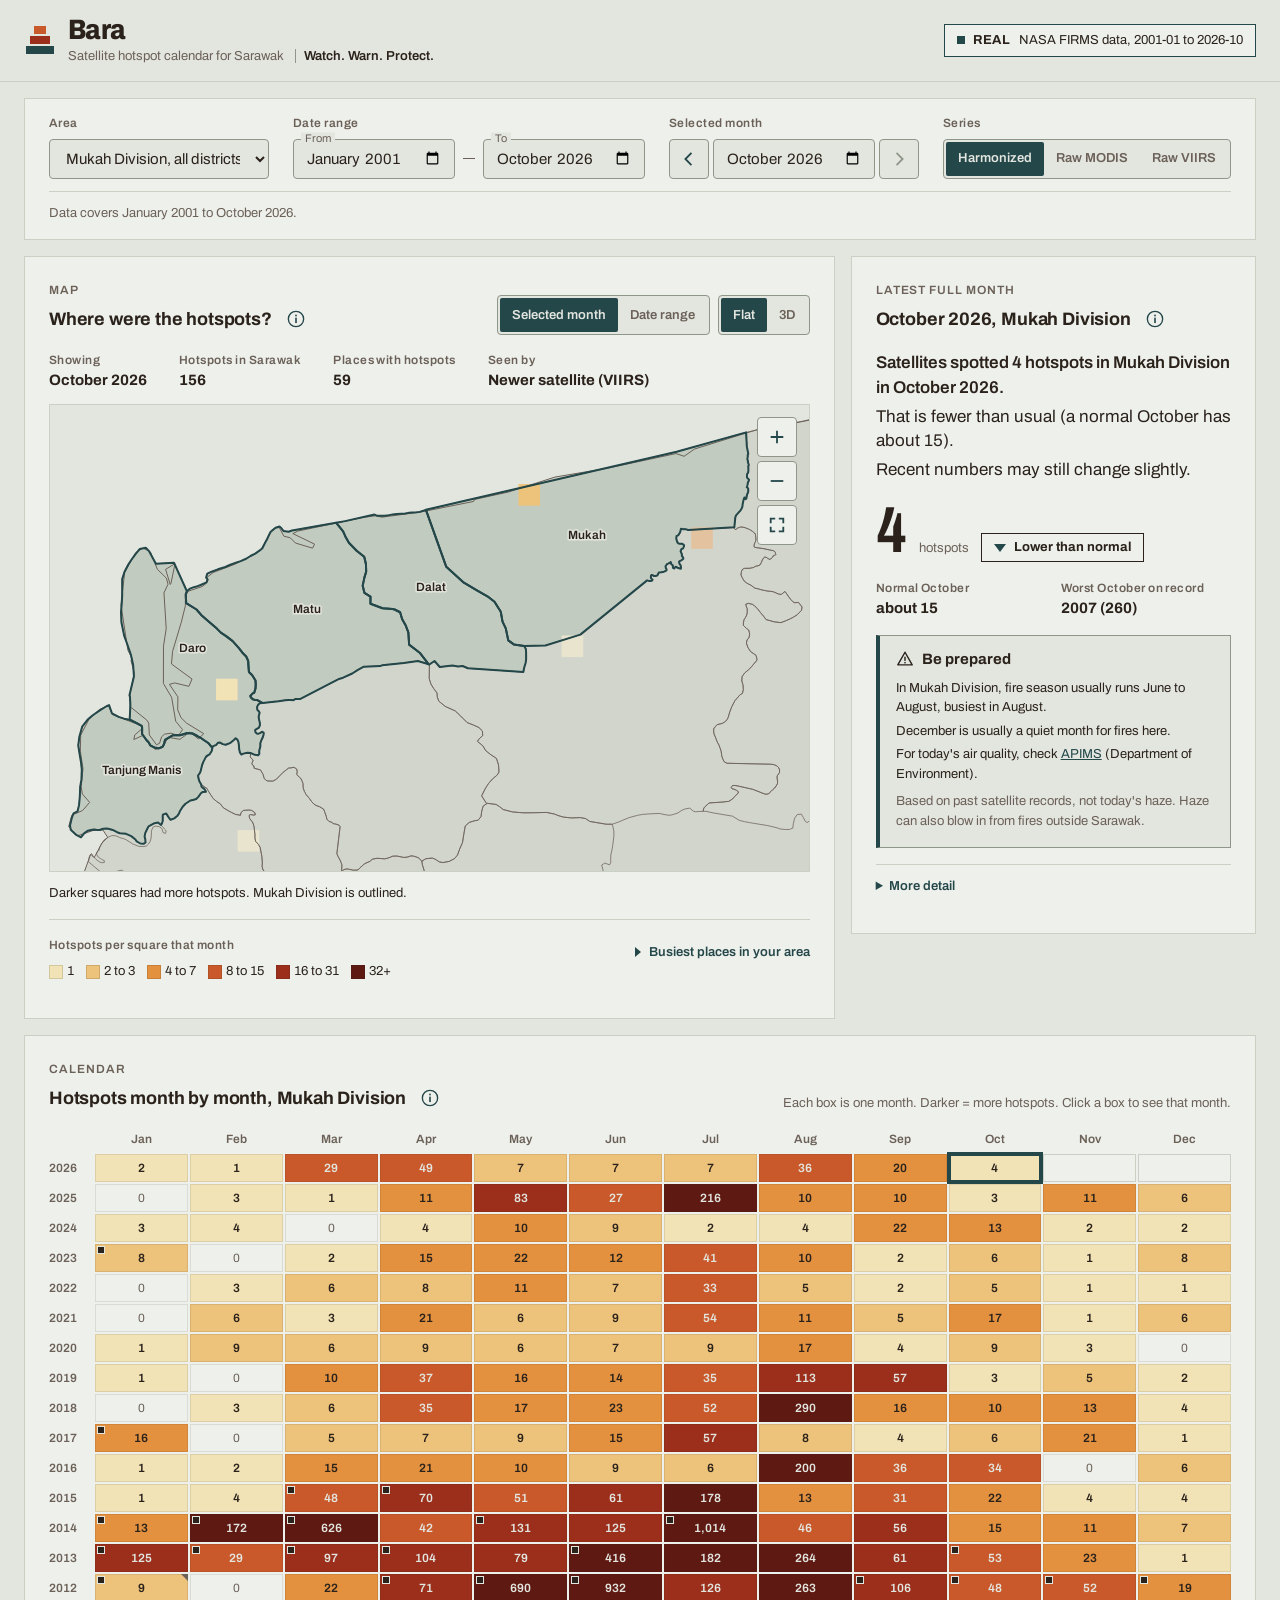
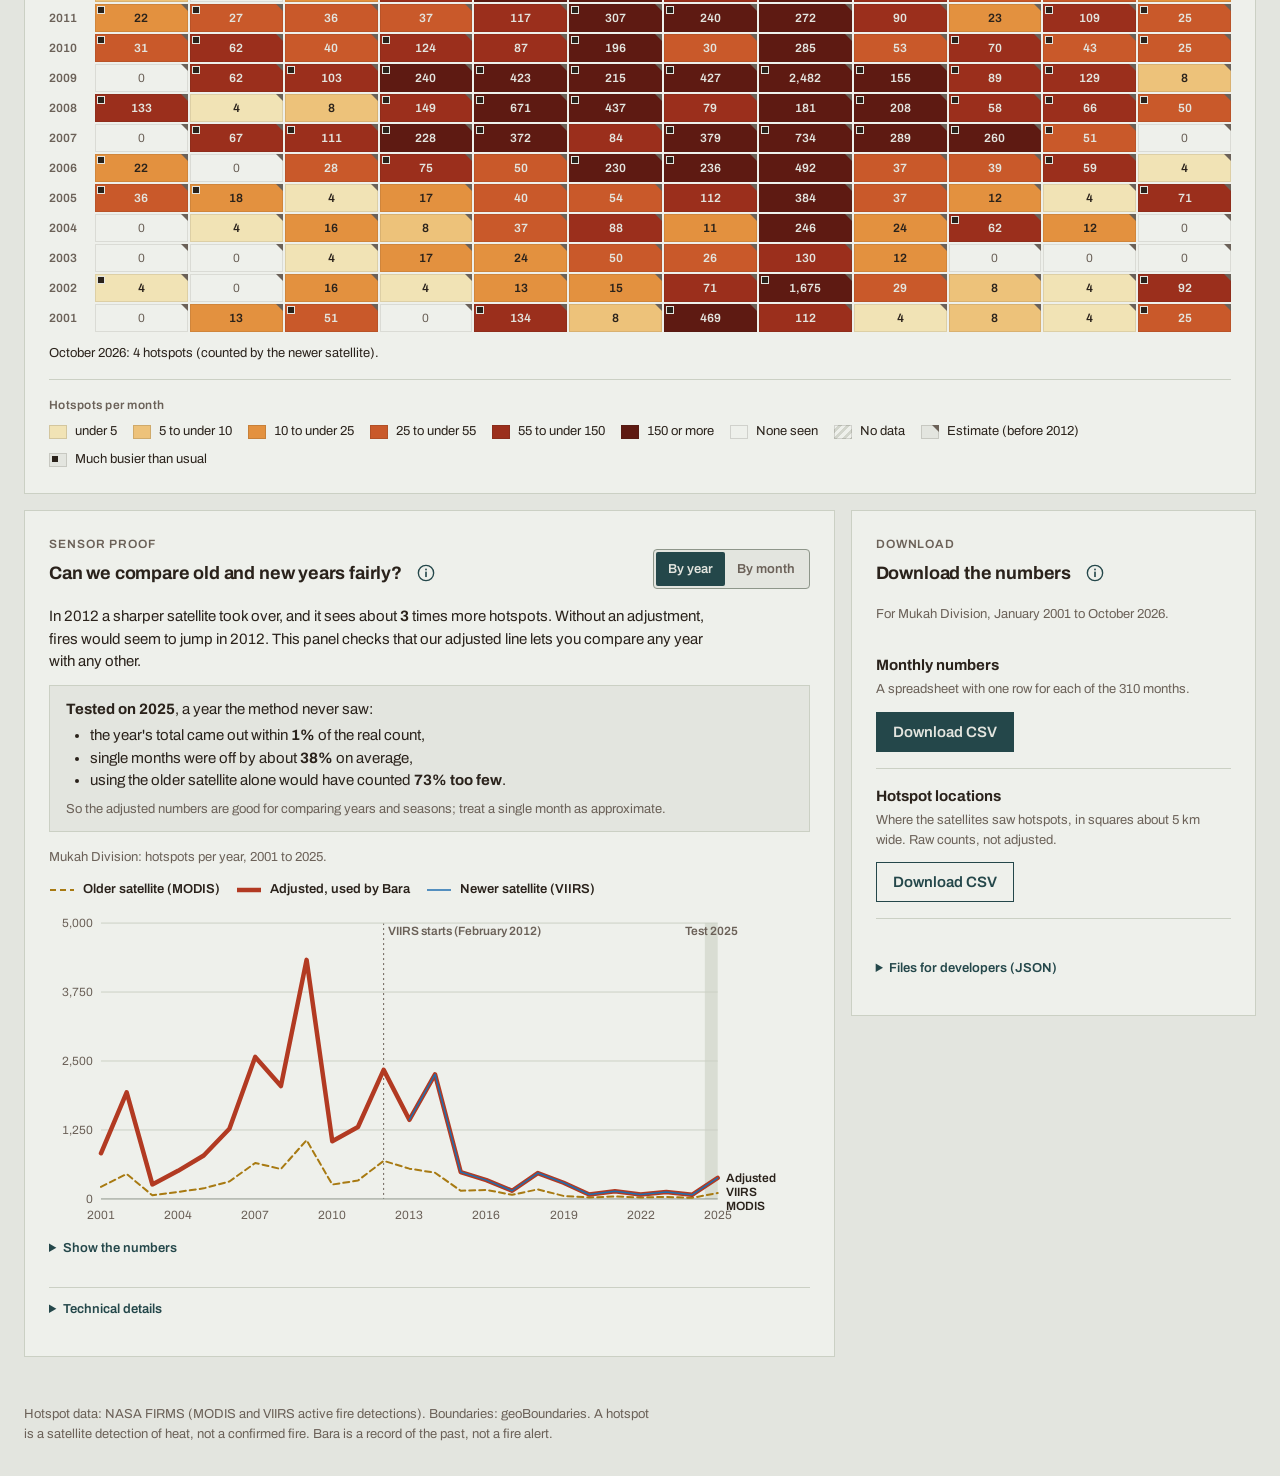
==== commit cd11f17f: "feat: enhance fire season preparedness and summary features - Added `levelOf` function to assess mon" ====
--- a/site/index.html
+++ b/site/index.html
@@ -74,11 +74,13 @@
         <p class="panel-placeholder">Loading downloads.</p>
       </section>
 
-      <section id="about" class="panel panel-about" aria-label="About the data and method">
-        <p class="panel-placeholder">Loading notes about the data.</p>
-      </section>
     </main>
   </div>
+
+  <footer class="site-footer wrap">
+    <p>Hotspot data: NASA FIRMS (MODIS and VIIRS active fire detections). Boundaries: geoBoundaries.
+      A hotspot is a satellite detection of heat, not a confirmed fire. Bara is a record of the past, not a fire alert.</p>
+  </footer>
 
   <noscript>
     <p class="wrap">Bara needs JavaScript to show the calendar, map and charts.</p>
--- a/site/css/app.css
+++ b/site/css/app.css
@@ -184,8 +184,7 @@
   grid-template-areas:
     "map      status"
     "calendar calendar"
-    "proof    export"
-    "about    about";
+    "proof    export";
   gap: var(--space-16);
   align-items: start;
   padding-bottom: var(--space-48);
@@ -203,7 +202,6 @@
 .panel-calendar { grid-area: calendar; }
 .panel-proof    { grid-area: proof; }
 .panel-export   { grid-area: export; }
-.panel-about    { grid-area: about; }
 
 /* Shared panel header: title block on the left, tools on the right, aligned on one baseline row. */
 .panel-head {
@@ -242,7 +240,7 @@
 
   .layout {
     grid-template-columns: minmax(0, 1fr);
-    grid-template-areas: "map" "status" "calendar" "proof" "export" "about";
+    grid-template-areas: "map" "status" "calendar" "proof" "export";
     gap: var(--space-12);
   }
 
@@ -1225,3 +1223,392 @@
 .st-empty {
   margin: 0 0 var(--space-12);
 }
+
+/* ---------- Shared tables (C3) ---------- */
+
+.table-scroll {
+  max-width: 100%;
+  overflow-x: auto;
+}
+
+.data-table {
+  width: 100%;
+  border-collapse: collapse;
+  font-size: var(--text-small);
+  font-variant-numeric: tabular-nums;
+}
+
+.data-table th,
+.data-table td {
+  padding: var(--space-8) var(--space-12) var(--space-8) 0;
+  border-bottom: 1px solid var(--line);
+  text-align: right;
+  vertical-align: top;
+}
+
+.data-table th:first-child,
+.data-table td:first-child {
+  text-align: left;
+}
+
+.data-table thead th {
+  font-size: var(--text-min);
+  font-weight: 600;
+  letter-spacing: 0.04em;
+  color: var(--peat-soft);
+}
+
+.data-table tbody th {
+  font-weight: 600;
+}
+
+.data-table .is-chosen th,
+.data-table .is-chosen td {
+  font-weight: 700;
+}
+
+.tag {
+  display: inline-block;
+  margin-left: var(--space-8);
+  padding: 0 var(--space-4);
+  border: 1px solid var(--blackwater);
+  color: var(--blackwater);
+  font-size: var(--text-min);
+  font-weight: 700;
+  letter-spacing: 0.04em;
+}
+
+/* ---------- C3: proof ---------- */
+
+.pf-sub {
+  margin: 0 0 var(--space-12);
+  max-width: 80ch;
+}
+
+.pf-legend {
+  display: flex;
+  flex-wrap: wrap;
+  gap: var(--space-4) var(--space-16);
+  margin: 0 0 var(--space-8);
+  padding: 0;
+  list-style: none;
+  font-size: var(--text-small);
+  font-weight: 600;
+}
+
+.pf-legend li {
+  display: inline-flex;
+  align-items: center;
+  gap: var(--space-8);
+}
+
+.pf-chart {
+  position: relative;
+  min-height: 240px;
+}
+
+.pf-svg {
+  display: block;
+  max-width: 100%;
+  overflow: visible;
+  font-family: var(--font-body);
+}
+
+.pf-svg:focus-visible {
+  outline: 2px solid var(--blackwater);
+  outline-offset: 4px;
+}
+
+.pf-grid { stroke: var(--line); stroke-width: 1; }
+.pf-axis { stroke: var(--line-strong); stroke-width: 1; }
+.pf-tick { fill: var(--peat-soft); font-size: 12px; font-variant-numeric: tabular-nums; }
+.pf-note { fill: var(--peat-soft); font-size: 12px; font-weight: 600; }
+.pf-label { fill: var(--peat); font-size: 12px; font-weight: 600; }
+.pf-band { fill: var(--surface-sunk); }
+.pf-rule { stroke: var(--peat-soft); stroke-width: 1; stroke-dasharray: 2 3; }
+.pf-line { fill: none; stroke-linejoin: round; stroke-linecap: round; }
+.pf-cross { stroke: var(--peat-soft); stroke-width: 1; }
+.pf-dot { stroke: var(--surface); stroke-width: 2; }
+
+.pf-tip {
+  position: absolute;
+  top: 0;
+  left: 0;
+  z-index: 2;
+  min-width: 150px;
+  padding: var(--space-8) var(--space-12);
+  border: 1px solid var(--peat);
+  background: var(--surface);
+  font-size: var(--text-small);
+  font-variant-numeric: tabular-nums;
+  line-height: 1.45;
+  pointer-events: none;
+}
+
+.pf-tip > * {
+  display: block;
+}
+
+.pf-table,
+.ex-files {
+  margin-top: var(--space-12);
+  font-size: var(--text-small);
+}
+
+.pf-table summary,
+.ex-files summary {
+  min-height: 32px;
+  font-weight: 600;
+  color: var(--blackwater);
+  cursor: pointer;
+}
+
+.pf-table .table-scroll {
+  max-height: 320px;
+  overflow-y: auto;
+}
+
+.pf-methods {
+  margin-top: var(--space-16);
+  padding-top: var(--space-16);
+  border-top: 1px solid var(--line);
+}
+
+.pf-verdict {
+  margin: var(--space-8) 0 var(--space-12);
+  max-width: 80ch;
+}
+
+.pf-notes {
+  margin: var(--space-12) 0 0;
+  padding-left: var(--space-16);
+}
+
+.pf-notes li + li {
+  margin-top: var(--space-4);
+}
+
+/* ---------- C3: export ---------- */
+
+.ex-item {
+  display: flex;
+  flex-wrap: wrap;
+  align-items: center;
+  justify-content: space-between;
+  gap: var(--space-12) var(--space-16);
+  padding: var(--space-16) 0;
+  border-bottom: 1px solid var(--line);
+}
+
+.ex-item > div {
+  flex: 1 1 220px;
+  min-width: 0;
+}
+
+.ex-item p {
+  margin: var(--space-4) 0 0;
+}
+
+.ex-status {
+  min-height: 1.5em;
+  margin: var(--space-8) 0 0;
+}
+
+.ex-files ul {
+  margin: var(--space-4) 0 0;
+  padding-left: var(--space-16);
+}
+
+.cal-anom-note {
+  margin: var(--space-12) 0 0;
+  max-width: 80ch;
+}
+
+/* ---------- Plain-language layer ---------- */
+
+.heading-row {
+  display: flex;
+  align-items: center;
+  gap: var(--space-8);
+}
+
+.info-btn {
+  display: inline-grid;
+  place-items: center;
+  flex: none;
+  width: 32px;
+  height: 32px;
+  padding: 0;
+  border: 0;
+  border-radius: 50%;
+  background: transparent;
+  color: var(--blackwater);
+  cursor: pointer;
+  transition: background-color var(--dur-fast) var(--ease);
+}
+
+.info-btn:hover,
+.info-btn[aria-expanded="true"] {
+  background: var(--blackwater-soft);
+}
+
+.info-box {
+  margin: 0 0 var(--space-16);
+  padding: var(--space-12) var(--space-16);
+  border-left: 3px solid var(--blackwater);
+  background: var(--haze);
+  font-size: var(--text-small);
+  max-width: 80ch;
+}
+
+.info-box p {
+  margin: 0 0 var(--space-8);
+}
+
+.info-box p:last-child {
+  margin-bottom: 0;
+}
+
+.st-plain {
+  margin: 0 0 var(--space-16);
+  font-size: 17px;
+  line-height: 1.45;
+  text-wrap: pretty;
+}
+
+.st-plain p {
+  margin: 0 0 var(--space-4);
+}
+
+.st-plain p:first-child {
+  font-weight: 600;
+}
+
+.level {
+  display: inline-flex;
+  align-items: center;
+  gap: var(--space-8);
+  margin: 0;
+  padding: var(--space-4) var(--space-12);
+  border: 1px solid var(--peat);
+  font-size: var(--text-small);
+  font-weight: 700;
+}
+
+/* Shape as well as colour: down triangle, circle, up triangle, double up. */
+.level-icon {
+  width: 0;
+  height: 0;
+}
+
+.level-lower .level-icon { border: 6px solid transparent; border-top: 8px solid var(--blackwater); border-bottom: 0; }
+.level-normal .level-icon { width: 10px; height: 10px; border-radius: 50%; background: var(--peat-soft); }
+.level-higher .level-icon { border: 6px solid transparent; border-bottom: 8px solid var(--fire-4); border-top: 0; }
+.level-much .level-icon { border: 7px solid transparent; border-bottom: 10px solid var(--fire-6); border-top: 0; }
+.level-much { background: var(--fire-1); }
+
+.st-details {
+  margin-top: var(--space-16);
+  padding-top: var(--space-12);
+  border-top: 1px solid var(--line);
+}
+
+.st-details > summary,
+.pf-methods > summary {
+  min-height: 32px;
+  font-size: var(--text-small);
+  font-weight: 600;
+  color: var(--blackwater);
+  cursor: pointer;
+}
+
+.st-details[open] > summary {
+  margin-bottom: var(--space-8);
+}
+
+.pf-purpose {
+  margin: 0 0 var(--space-12);
+  max-width: 75ch;
+  text-wrap: pretty;
+}
+
+.pf-result {
+  margin: 0 0 var(--space-16);
+  padding: var(--space-12) var(--space-16);
+  border: 1px solid var(--line);
+  background: var(--haze);
+}
+
+.pf-result p {
+  margin: 0;
+}
+
+.pf-result ul {
+  margin: var(--space-4) 0 var(--space-8);
+  padding-left: var(--space-24);
+}
+
+.pf-methods {
+  margin-top: var(--space-16);
+  padding-top: var(--space-12);
+  border-top: 1px solid var(--line);
+}
+
+.site-footer {
+  padding-bottom: var(--space-32);
+  font-size: var(--text-small);
+  color: var(--peat-soft);
+}
+
+.site-footer p {
+  margin: 0;
+  max-width: 90ch;
+}
+
+/* Be prepared (history-based preparedness, not an alert) */
+
+.prep {
+  margin: var(--space-16) 0 0;
+  padding: var(--space-12) var(--space-16);
+  border: 1px solid var(--line-strong);
+  border-left: 4px solid var(--blackwater);
+  background: var(--haze);
+  font-size: var(--text-small);
+}
+
+.prep-in,
+.prep-soon {
+  border-left-color: var(--fire-4);
+  background: #F6EEDC;
+}
+
+.prep-title {
+  display: flex;
+  align-items: center;
+  gap: var(--space-8);
+  margin: 0 0 var(--space-8);
+  font-size: var(--text-body);
+  font-weight: 700;
+}
+
+.prep-in .prep-title,
+.prep-soon .prep-title {
+  color: var(--fire-5);
+}
+
+.prep p {
+  margin: 0 0 var(--space-4);
+}
+
+.prep-list {
+  margin: var(--space-8) 0;
+  padding-left: var(--space-24);
+}
+
+.prep-list li + li {
+  margin-top: var(--space-4);
+}
+
+.prep-foot {
+  margin-top: var(--space-8) !important;
+}
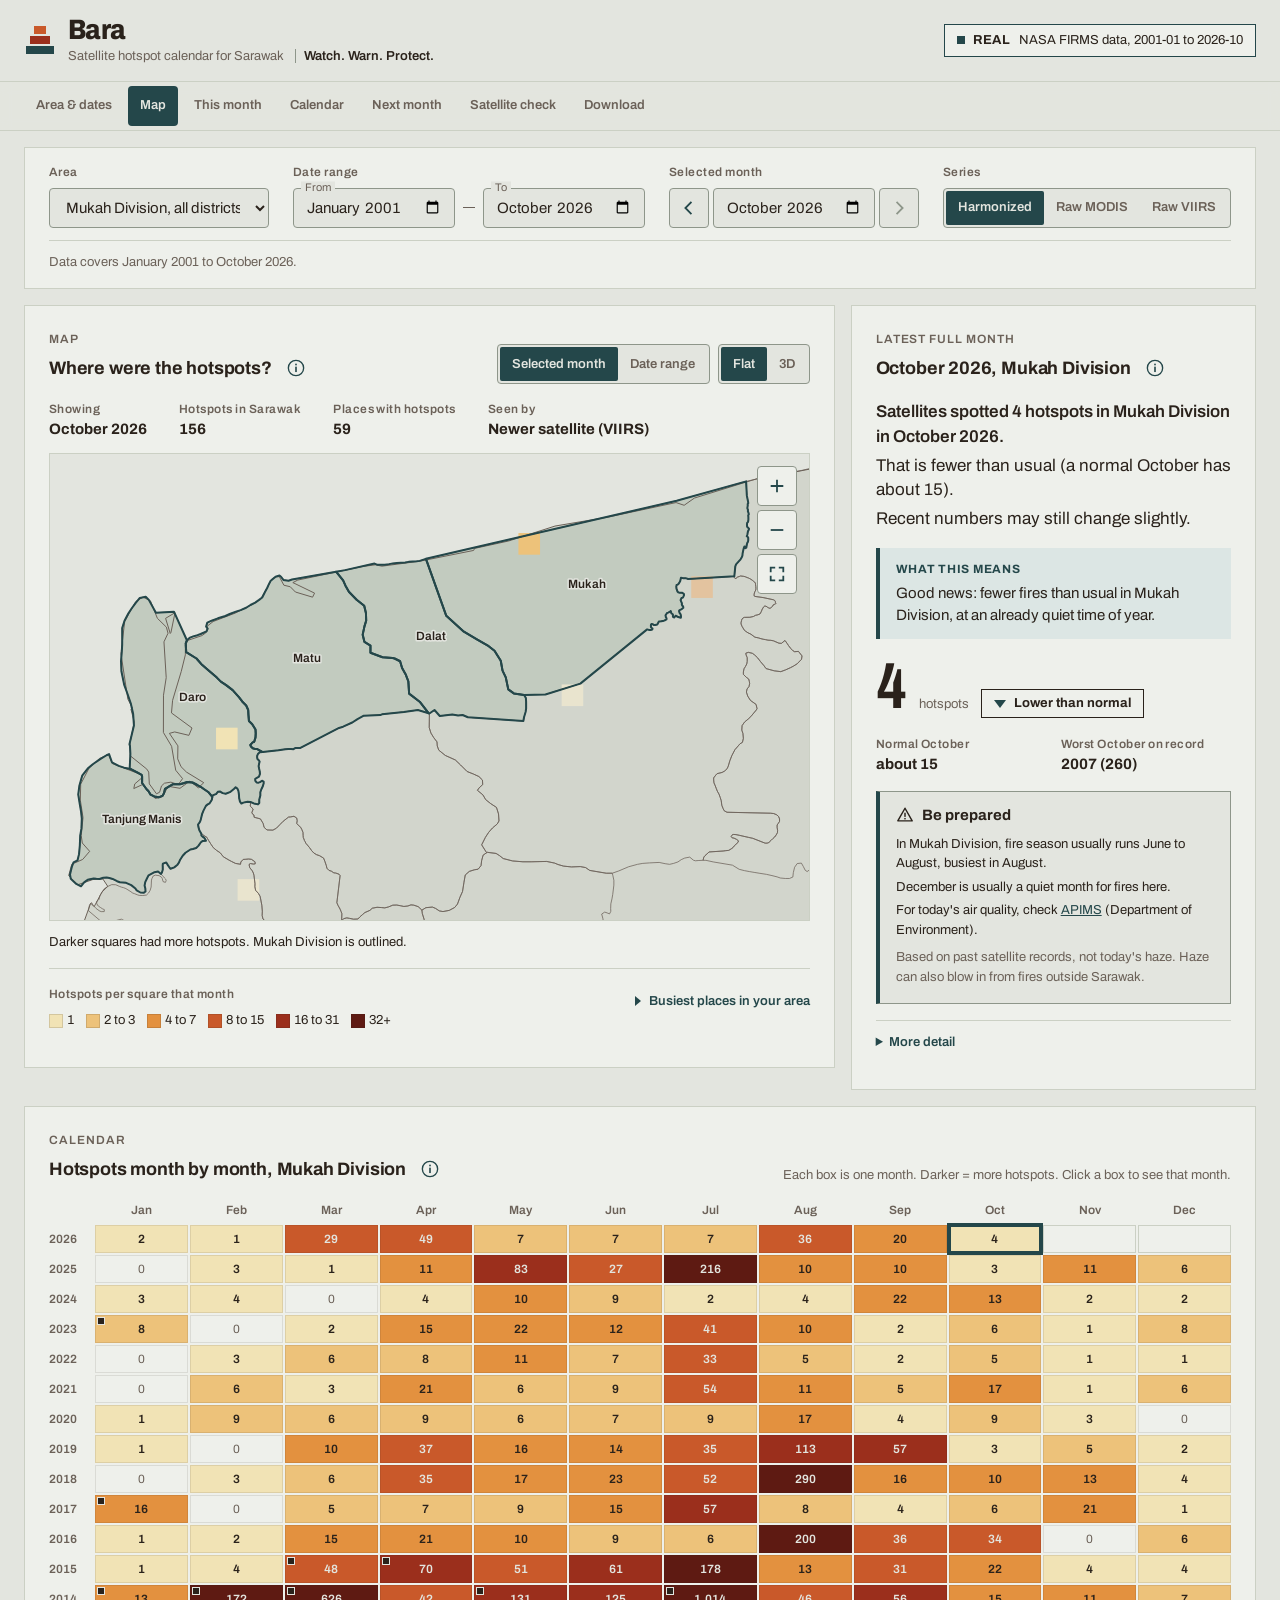
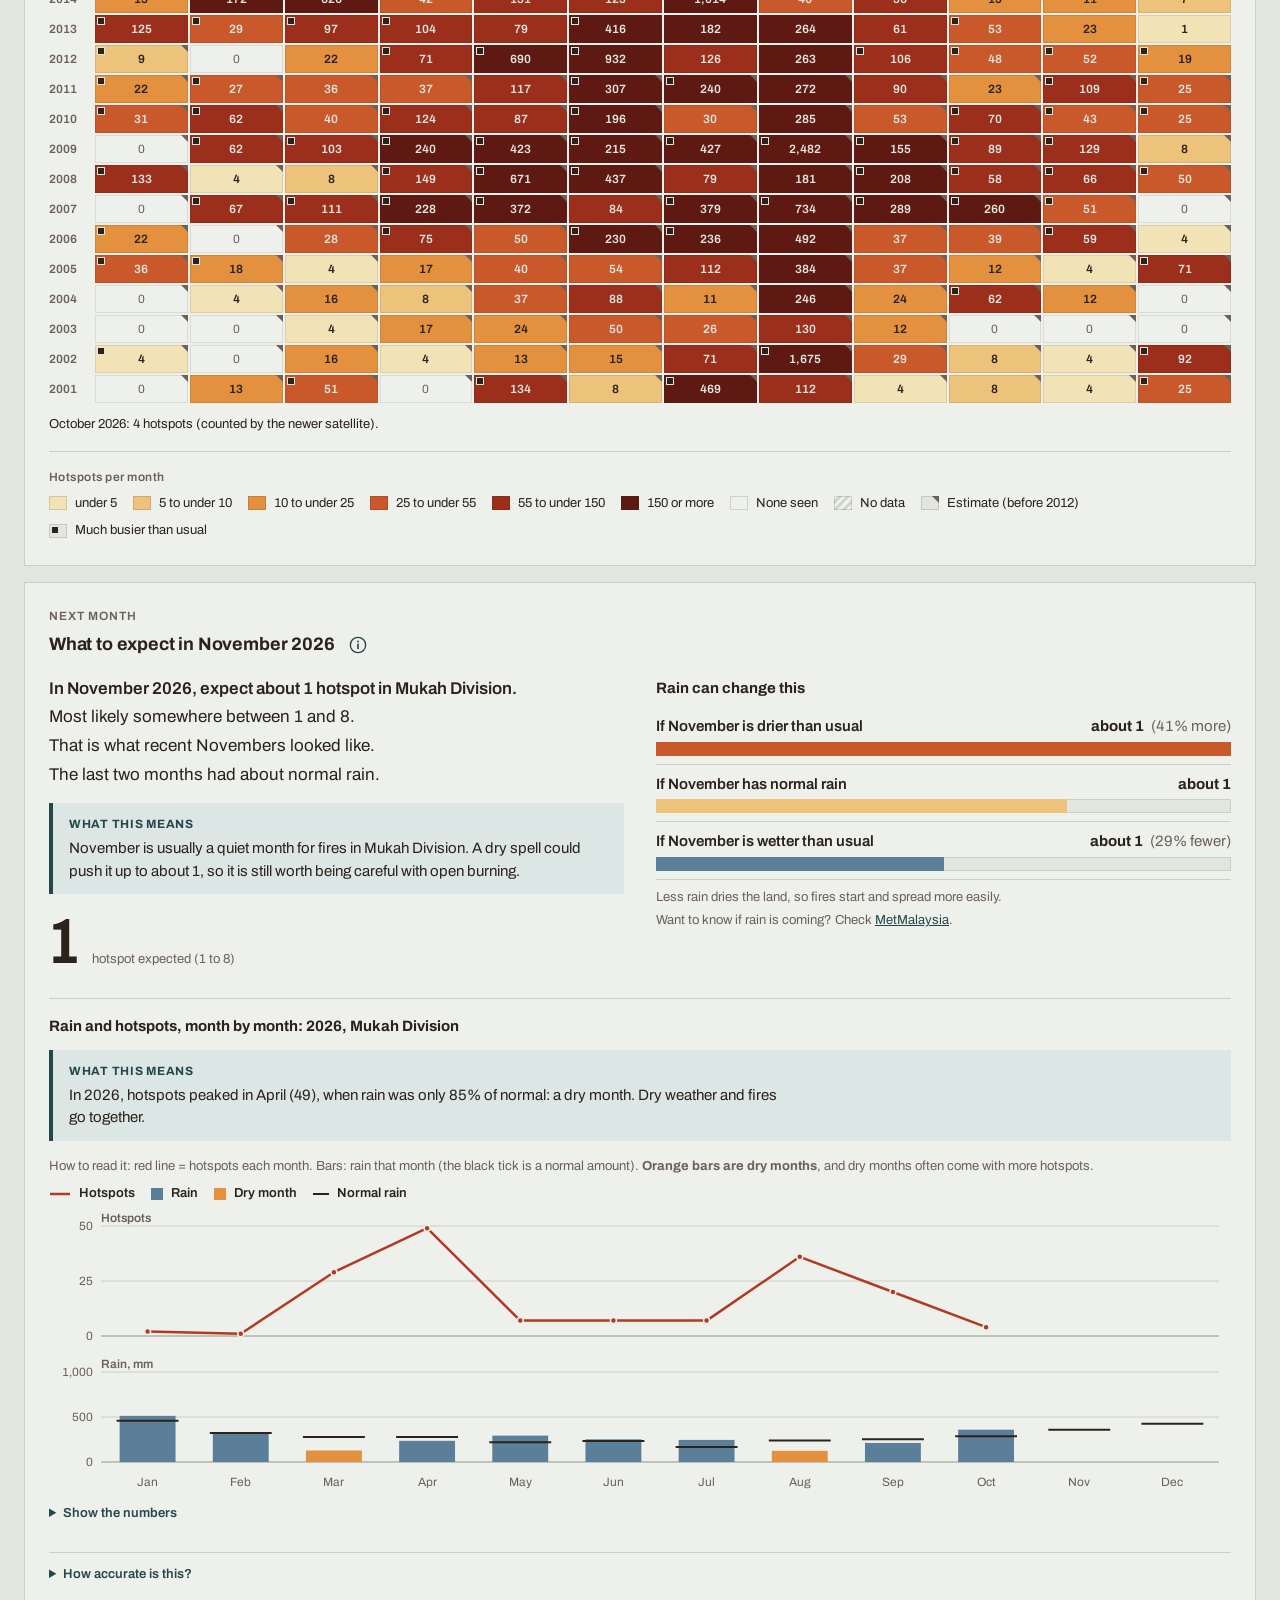
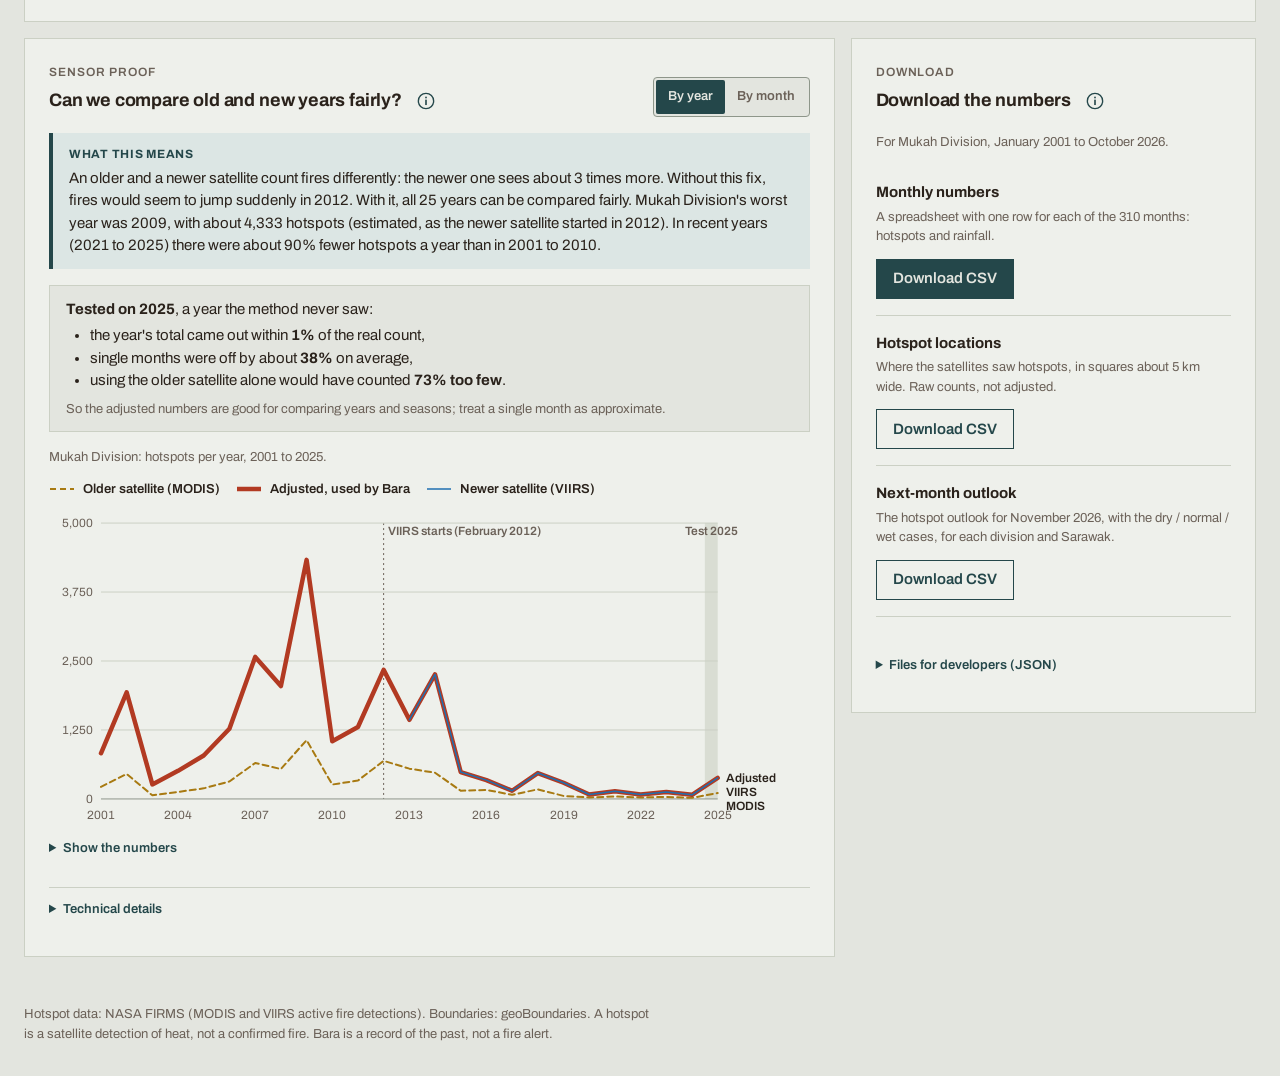
==== commit 1fc51afe: "feat: add forecast module and enhance navigation - Introduced a new forecast module to handle weathe" ====
--- a/site/index.html
+++ b/site/index.html
@@ -46,6 +46,20 @@
     </div>
   </header>
 
+  <nav class="section-nav" aria-label="Sections">
+    <div class="wrap">
+      <ul>
+        <li><a href="#controls">Area &amp; dates</a></li>
+        <li><a href="#map">Map</a></li>
+        <li><a href="#status">This month</a></li>
+        <li><a href="#calendar">Calendar</a></li>
+        <li><a href="#forecast">Next month</a></li>
+        <li><a href="#proof">Satellite check</a></li>
+        <li><a href="#export">Download</a></li>
+      </ul>
+    </div>
+  </nav>
+
   <section id="controls" class="controls-bar wrap" aria-label="Area and dates">
     <p class="panel-placeholder">Loading area and date controls.</p>
   </section>
@@ -64,6 +78,10 @@
 
       <section id="calendar" class="panel panel-calendar" aria-label="Hotspot calendar">
         <p class="panel-placeholder">Loading the calendar.</p>
+      </section>
+
+      <section id="forecast" class="panel panel-forecast" aria-label="Next month outlook and rainfall">
+        <p class="panel-placeholder">Loading the outlook.</p>
       </section>
 
       <section id="proof" class="panel panel-proof" aria-label="Raw and harmonized sensor counts">
--- a/site/css/app.css
+++ b/site/css/app.css
@@ -184,6 +184,7 @@
   grid-template-areas:
     "map      status"
     "calendar calendar"
+    "forecast forecast"
     "proof    export";
   gap: var(--space-16);
   align-items: start;
@@ -202,6 +203,15 @@
 .panel-calendar { grid-area: calendar; }
 .panel-proof    { grid-area: proof; }
 .panel-export   { grid-area: export; }
+.panel-forecast { grid-area: forecast; }
+
+/* Without forecast.json the forecast panel hides itself; drop its row so no gap is left. */
+.layout.no-forecast {
+  grid-template-areas:
+    "map      status"
+    "calendar calendar"
+    "proof    export";
+}
 
 /* Shared panel header: title block on the left, tools on the right, aligned on one baseline row. */
 .panel-head {
@@ -240,8 +250,12 @@
 
   .layout {
     grid-template-columns: minmax(0, 1fr);
+    grid-template-areas: "map" "status" "calendar" "forecast" "proof" "export";
+    gap: var(--space-12);
+  }
+
+  .layout.no-forecast {
     grid-template-areas: "map" "status" "calendar" "proof" "export";
-    gap: var(--space-12);
   }
 
   .panel {
@@ -1612,3 +1626,290 @@
 .prep-foot {
   margin-top: var(--space-8) !important;
 }
+
+/* ---------- C-05: outlook and rainfall ---------- */
+
+.fc-area {
+  margin: 0 0 var(--space-16);
+  font-weight: 600;
+}
+
+.fc-grid {
+  display: grid;
+  grid-template-columns: minmax(0, 1fr) minmax(0, 1fr);
+  gap: var(--space-16) var(--space-32);
+}
+
+.fc-range-text {
+  margin: var(--space-8) 0;
+  font-weight: 600;
+}
+
+.fc-rangebar {
+  position: relative;
+  height: 28px;
+  margin: var(--space-8) 0 var(--space-16);
+  border-bottom: 1px solid var(--line-strong);
+}
+
+.fc-rangebar-span {
+  position: absolute;
+  top: 6px;
+  height: 12px;
+  background: var(--fire-2);
+  box-shadow: inset 0 0 0 1px rgb(42 34 27 / 0.2);
+}
+
+.fc-rangebar-dot {
+  position: absolute;
+  top: 2px;
+  width: 4px;
+  height: 20px;
+  margin-left: -2px;
+  background: var(--peat);
+}
+
+.fc-rangebar-min,
+.fc-rangebar-max {
+  position: absolute;
+  bottom: -18px;
+  font-size: var(--text-min);
+  color: var(--peat-soft);
+  font-variant-numeric: tabular-nums;
+}
+
+.fc-rangebar-min { left: 0; }
+.fc-rangebar-max { right: 0; }
+
+.fc-scen .st-subhead {
+  margin: 0 0 var(--space-8);
+}
+
+.fc-scen-list {
+  margin: 0 0 var(--space-8);
+  padding: 0;
+  list-style: none;
+}
+
+.fc-scen-list li {
+  display: grid;
+  grid-template-columns: minmax(0, 11rem) minmax(0, 1fr) 5.5rem;
+  align-items: center;
+  gap: var(--space-12);
+  padding: var(--space-8) 0;
+  border-bottom: 1px solid var(--line);
+  font-variant-numeric: tabular-nums;
+}
+
+.fc-scen-bar {
+  height: 14px;
+  background: var(--haze);
+  box-shadow: inset 0 0 0 1px var(--line);
+}
+
+.fc-scen-fill {
+  display: block;
+  height: 100%;
+}
+
+.fc-scen-dry .fc-scen-fill { background: var(--fire-4); }
+.fc-scen-normal .fc-scen-fill { background: var(--fire-2); }
+.fc-scen-wet .fc-scen-fill { background: var(--rain); }
+
+.fc-scen-val {
+  font-weight: 700;
+  text-align: right;
+}
+
+.fc-scen p {
+  margin: 0 0 var(--space-4);
+}
+
+.fc-chart-wrap {
+  margin-top: var(--space-24);
+  padding-top: var(--space-16);
+  border-top: 1px solid var(--line);
+}
+
+.fc-chart-wrap .st-subhead {
+  margin: 0;
+}
+
+.fc-chart-sub {
+  margin: var(--space-4) 0 var(--space-8);
+}
+
+.fc-chart {
+  position: relative;
+  min-height: 280px;
+}
+
+.fc-bar { fill: var(--rain); }
+.fc-bar-dry { fill: var(--fire-3); }
+.fc-normal { stroke: var(--peat); stroke-width: 2; }
+.fc-line { fill: none; stroke: var(--series-harmonized); stroke-width: 2.5; stroke-linejoin: round; }
+.fc-pt { fill: var(--series-harmonized); stroke: var(--surface); stroke-width: 1.5; }
+.fc-hover { fill: rgb(42 34 27 / 0.06); }
+
+.fc-test {
+  margin: var(--space-12) 0 0;
+  max-width: 80ch;
+}
+
+@media (max-width: 699px) {
+  .fc-grid {
+    grid-template-columns: minmax(0, 1fr);
+  }
+
+  .fc-scen-list li {
+    grid-template-columns: minmax(0, 1fr) 4.5rem;
+  }
+
+  .fc-scen-bar {
+    grid-column: 1 / -1;
+    grid-row: 2;
+  }
+}
+
+.fc-scen-pct {
+  margin-left: var(--space-4);
+  font-weight: 400;
+  color: var(--peat-soft);
+}
+
+.fc-scen-list li {
+  grid-template-columns: minmax(0, 11rem) minmax(0, 1fr) 7.5rem;
+}
+
+@media (max-width: 699px) {
+  .fc-scen-list li {
+    grid-template-columns: minmax(0, 1fr) auto;
+  }
+
+  .fc-scen-val {
+    white-space: nowrap;
+  }
+}
+
+/* Outlook, plain-language layout: sentence + number on one line, bar underneath. */
+.fc-scen-list li,
+.fc-scen-list li:nth-child(n) {
+  grid-template-columns: minmax(0, 1fr) auto;
+  gap: var(--space-4) var(--space-12);
+}
+
+.fc-scen-bar {
+  grid-column: 1 / -1;
+  grid-row: 2;
+}
+
+.fc-scen-label {
+  font-weight: 600;
+}
+
+.fc-scen-val {
+  white-space: nowrap;
+}
+
+.fc-note {
+  margin: var(--space-8) 0 0;
+}
+
+.fc-more {
+  margin-top: var(--space-16);
+}
+
+.fc-more p {
+  margin: var(--space-8) 0 0;
+  max-width: 80ch;
+}
+
+/* ---------- Section navigation (sticky) ---------- */
+
+.section-nav {
+  position: sticky;
+  top: 0;
+  z-index: 50;
+  border-bottom: 1px solid var(--line);
+  background: rgb(227 229 223 / 0.94);
+  backdrop-filter: blur(6px);
+}
+
+.section-nav ul {
+  display: flex;
+  gap: var(--space-4);
+  margin: 0;
+  padding: var(--space-4) 0;
+  list-style: none;
+  overflow-x: auto;
+  scrollbar-width: none;
+}
+
+.section-nav ul::-webkit-scrollbar {
+  display: none;
+}
+
+.section-nav a {
+  display: inline-flex;
+  align-items: center;
+  min-height: 40px;
+  padding: 0 var(--space-12);
+  border-radius: var(--radius-input);
+  color: var(--peat-soft);
+  font-size: var(--text-small);
+  font-weight: 600;
+  text-decoration: none;
+  white-space: nowrap;
+  transition: background-color var(--dur-fast) var(--ease), color var(--dur-fast) var(--ease);
+}
+
+.section-nav a:hover {
+  background: var(--blackwater-soft);
+  color: var(--peat);
+}
+
+.section-nav a[aria-current="true"] {
+  background: var(--blackwater);
+  color: var(--haze);
+}
+
+/* Land below the sticky bar, not under it. */
+#controls,
+.panel {
+  scroll-margin-top: 64px;
+}
+
+@media (prefers-reduced-motion: no-preference) {
+  html {
+    scroll-behavior: smooth;
+  }
+}
+
+/* "What this means": one plain takeaway per section */
+.meaning {
+  margin: 0 0 var(--space-16);
+  padding: var(--space-12) var(--space-16);
+  border-left: 4px solid var(--blackwater);
+  background: var(--blackwater-soft);
+}
+
+.meaning-label {
+  margin: 0 0 var(--space-4);
+  font-size: var(--text-min);
+  font-weight: 700;
+  letter-spacing: 0.06em;
+  text-transform: uppercase;
+  color: var(--blackwater);
+}
+
+.meaning-text {
+  margin: 0;
+  font-size: var(--text-body);
+  line-height: 1.5;
+  text-wrap: pretty;
+  max-width: 80ch;
+}
+
+.fc-chart-wrap .meaning {
+  margin-top: var(--space-12);
+}
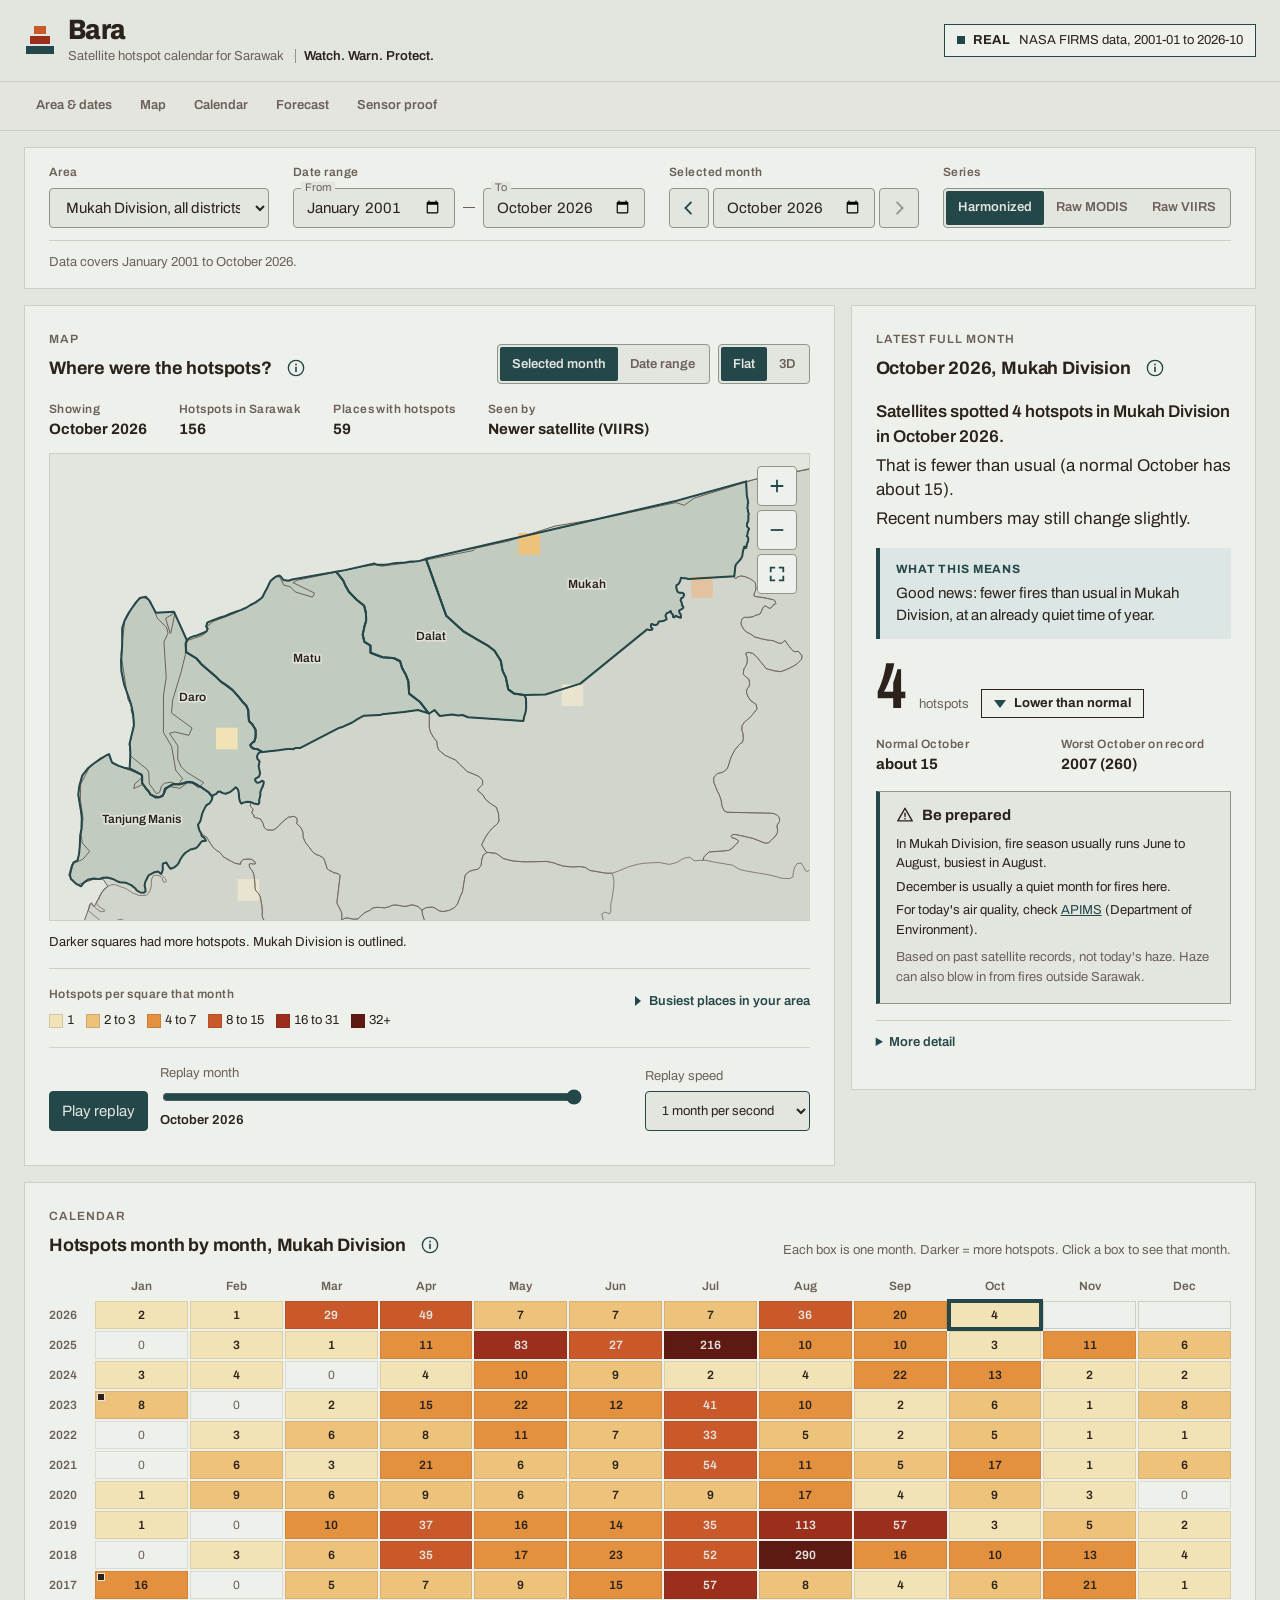
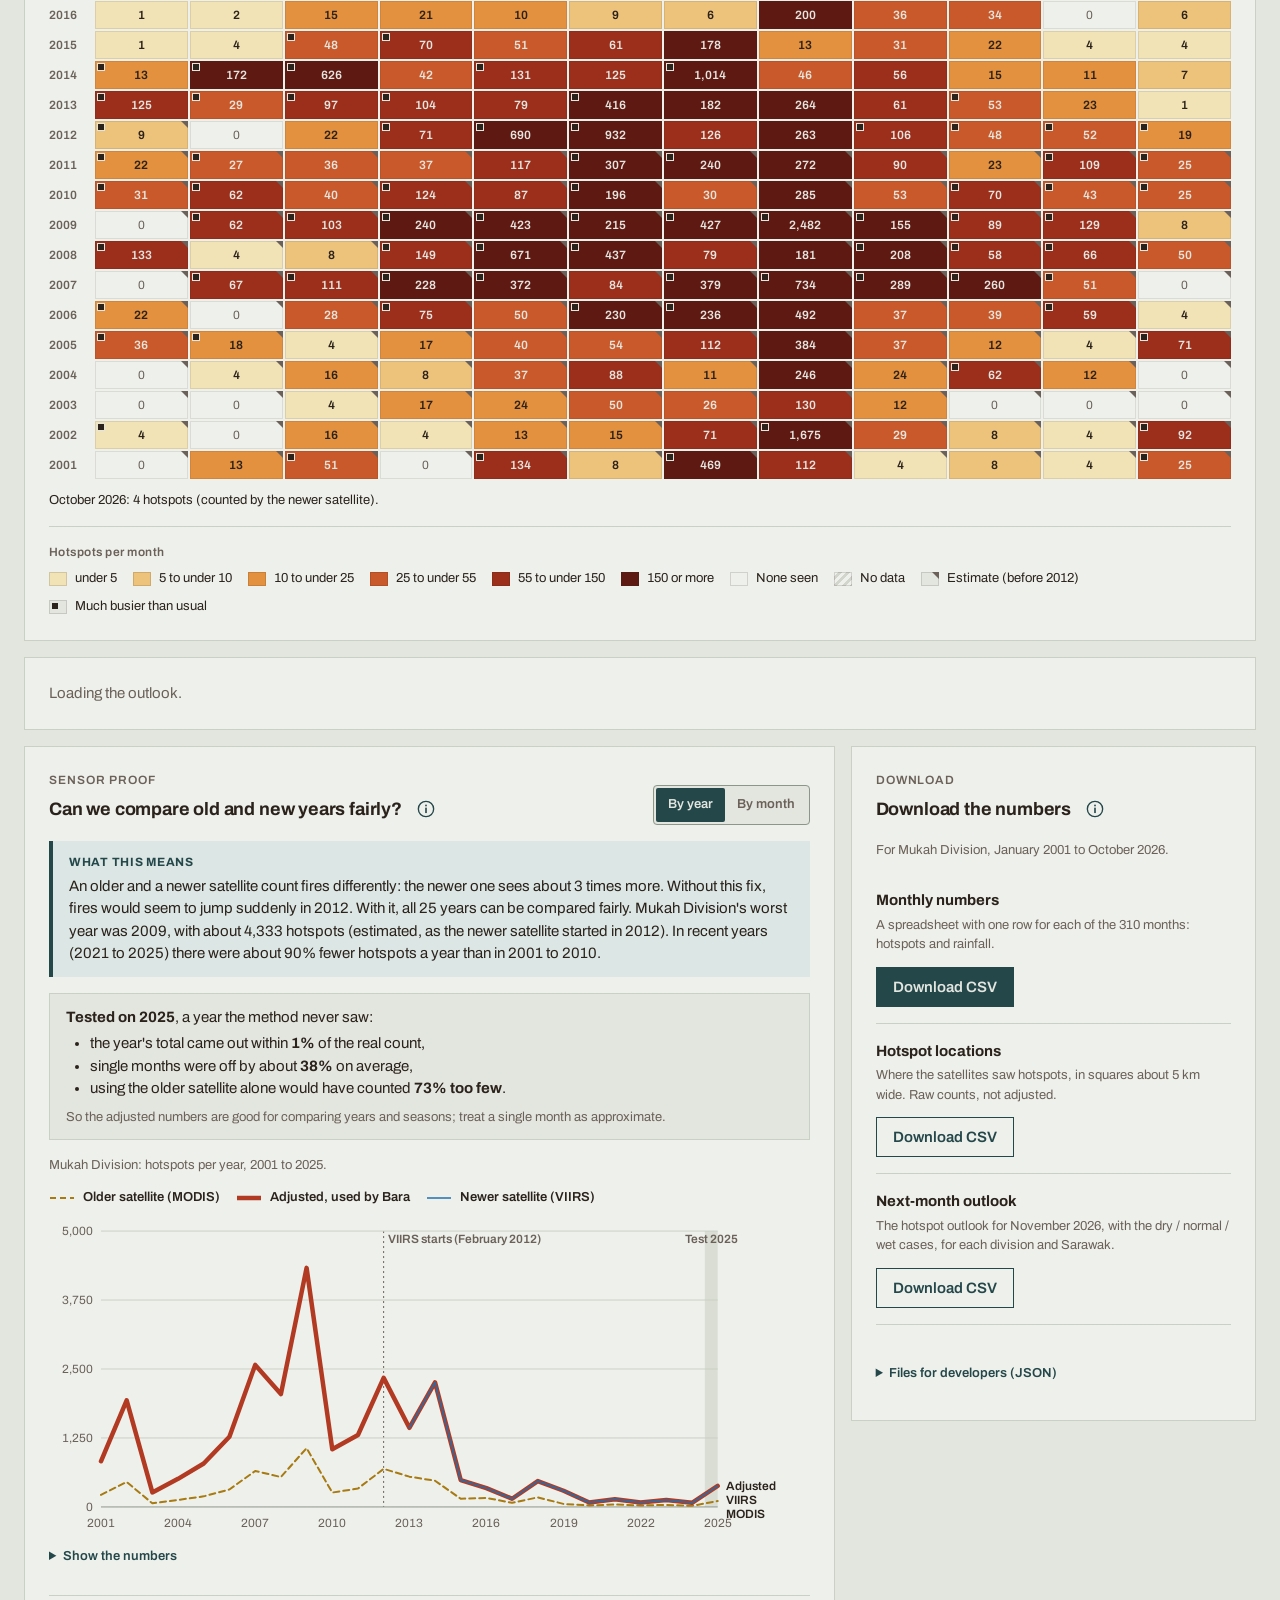
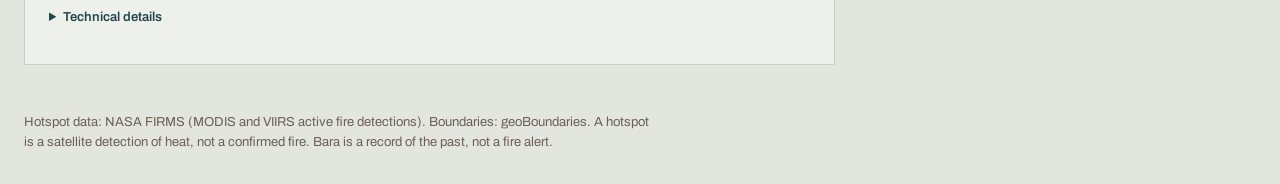
==== commit f55465ea: "fix: test escaping, dry-spell wording; navbar labels" ====
--- a/site/index.html
+++ b/site/index.html
@@ -51,11 +51,9 @@
       <ul>
         <li><a href="#controls">Area &amp; dates</a></li>
         <li><a href="#map">Map</a></li>
-        <li><a href="#status">This month</a></li>
         <li><a href="#calendar">Calendar</a></li>
-        <li><a href="#forecast">Next month</a></li>
-        <li><a href="#proof">Satellite check</a></li>
-        <li><a href="#export">Download</a></li>
+        <li><a href="#forecast">Forecast</a></li>
+        <li><a href="#proof">Sensor proof</a></li>
       </ul>
     </div>
   </nav>
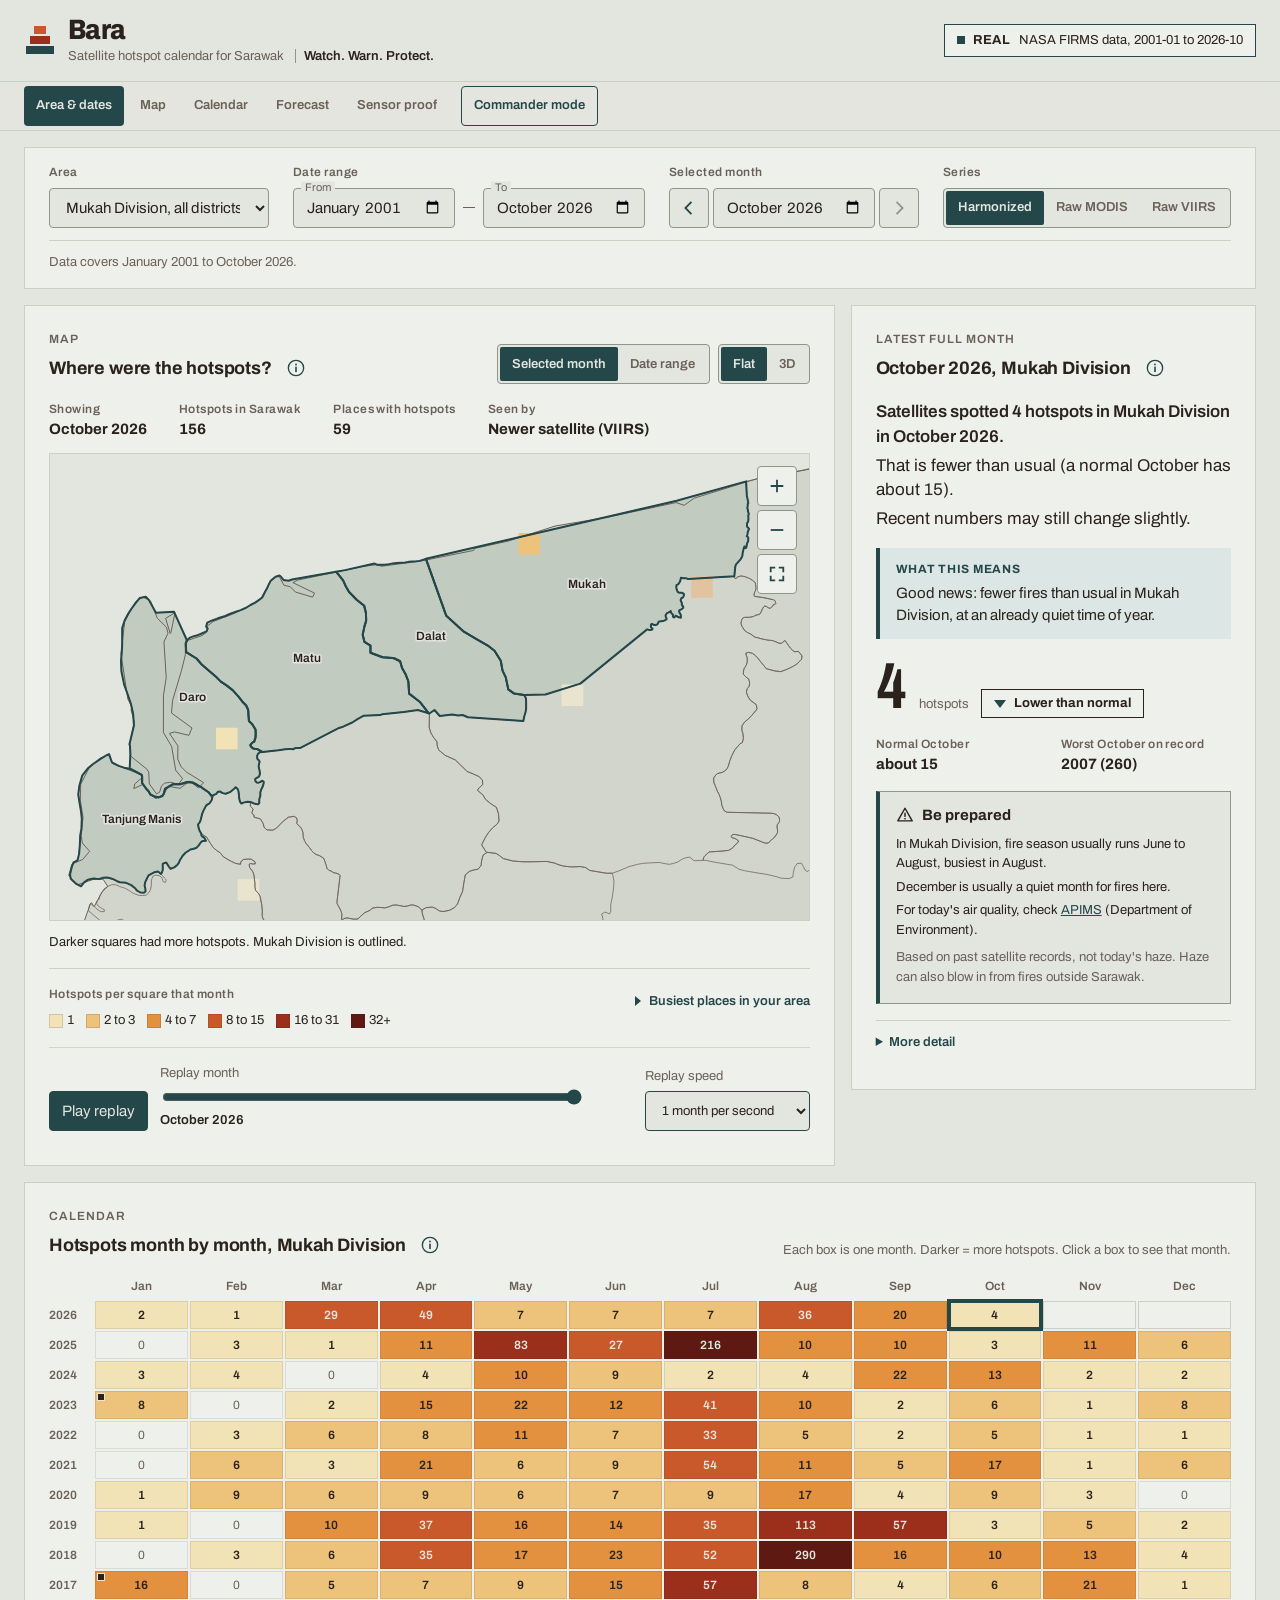
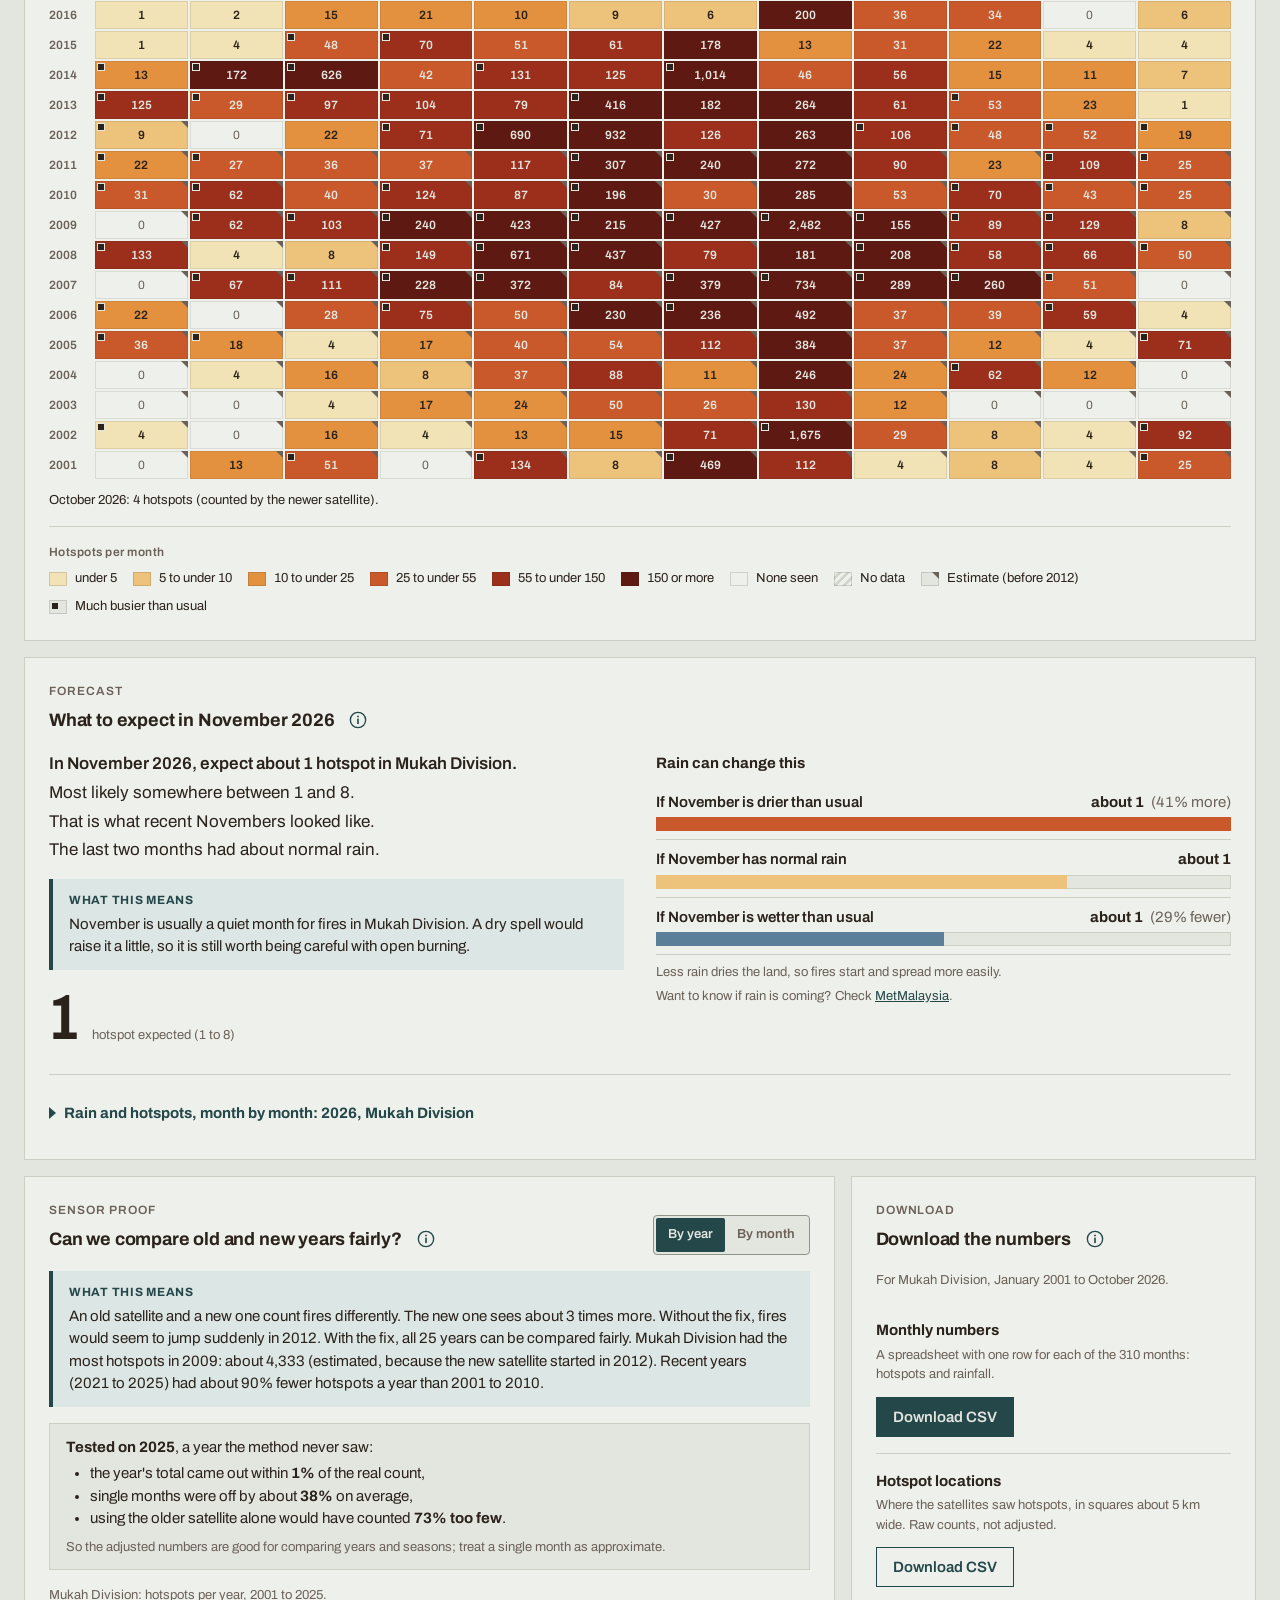
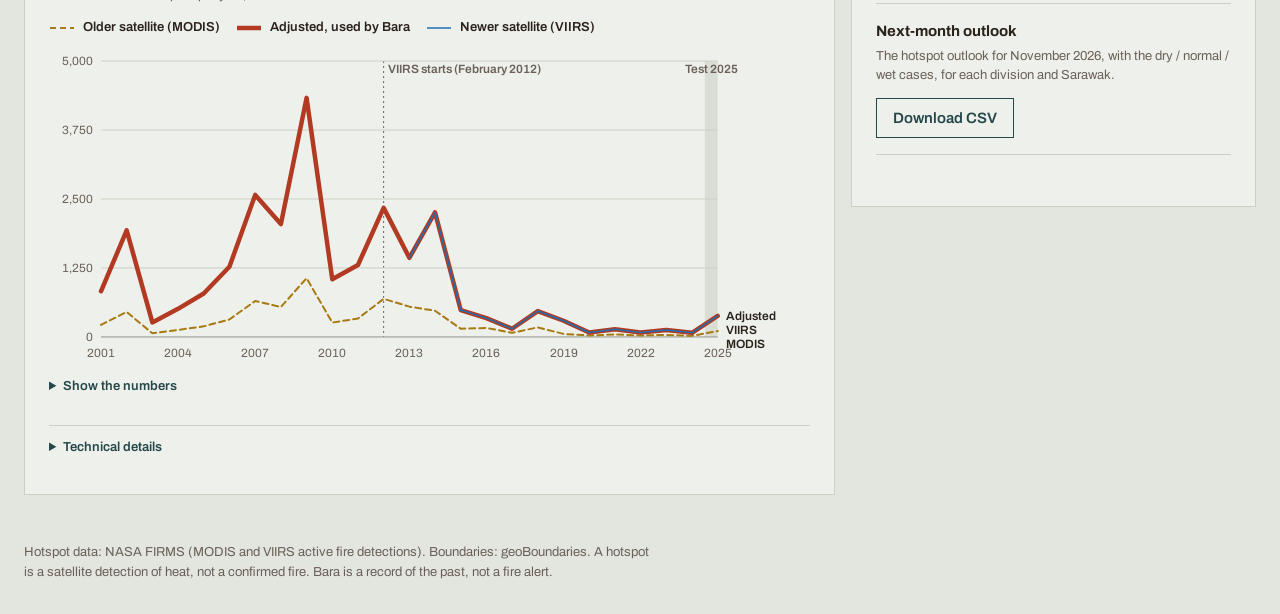
==== commit b5694086: "feat(map): enhance map interaction and area selection - Added `fitDistance` function to calculate ca" ====
--- a/site/index.html
+++ b/site/index.html
@@ -54,6 +54,7 @@
         <li><a href="#calendar">Calendar</a></li>
         <li><a href="#forecast">Forecast</a></li>
         <li><a href="#proof">Sensor proof</a></li>
+        <li><a href="commander.html" class="nav-game" data-carry-state>Commander mode</a></li>
       </ul>
     </div>
   </nav>
--- a/site/css/app.css
+++ b/site/css/app.css
@@ -1913,3 +1913,44 @@
 .fc-chart-wrap .meaning {
   margin-top: var(--space-12);
 }
+
+/* Link to the Commander mode page (a separate page, so styled as a button-like link). */
+.section-nav a.nav-game {
+  margin-left: var(--space-8);
+  border: 1px solid var(--blackwater);
+  color: var(--blackwater);
+}
+
+/* Forecast: the rain and hotspots chart as a dropdown */
+.fc-chart-summary {
+  display: flex;
+  align-items: center;
+  gap: var(--space-8);
+  min-height: 44px;
+  font-size: var(--text-body);
+  font-weight: 700;
+  color: var(--blackwater);
+  list-style: none;
+  cursor: pointer;
+}
+
+.fc-chart-summary::-webkit-details-marker {
+  display: none;
+}
+
+.fc-chart-summary::before {
+  content: "";
+  flex: none;
+  border: 6px solid transparent;
+  border-left: 7px solid currentColor;
+  border-right: 0;
+  transition: transform var(--dur-fast) var(--ease);
+}
+
+.fc-chart-wrap[open] > .fc-chart-summary::before {
+  transform: rotate(90deg);
+}
+
+.fc-chart-wrap[open] > .fc-chart-summary {
+  margin-bottom: var(--space-8);
+}
